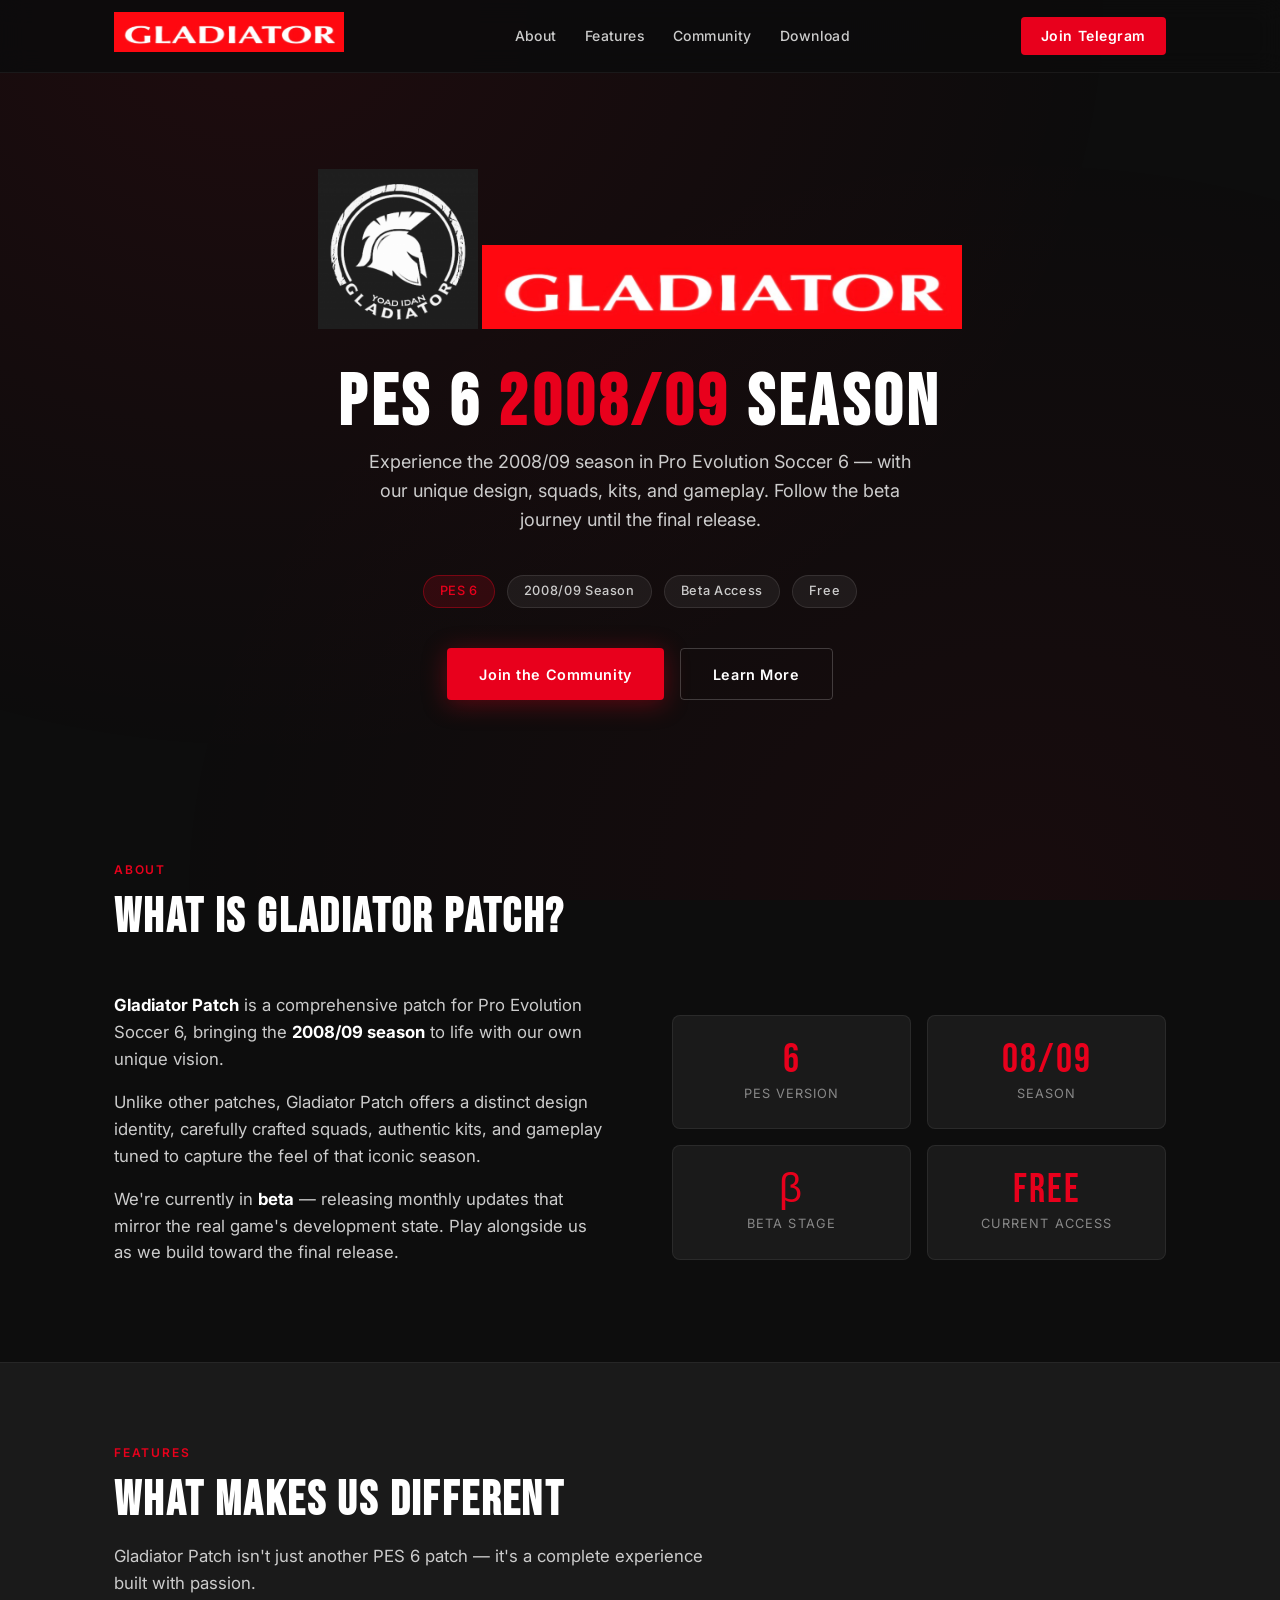
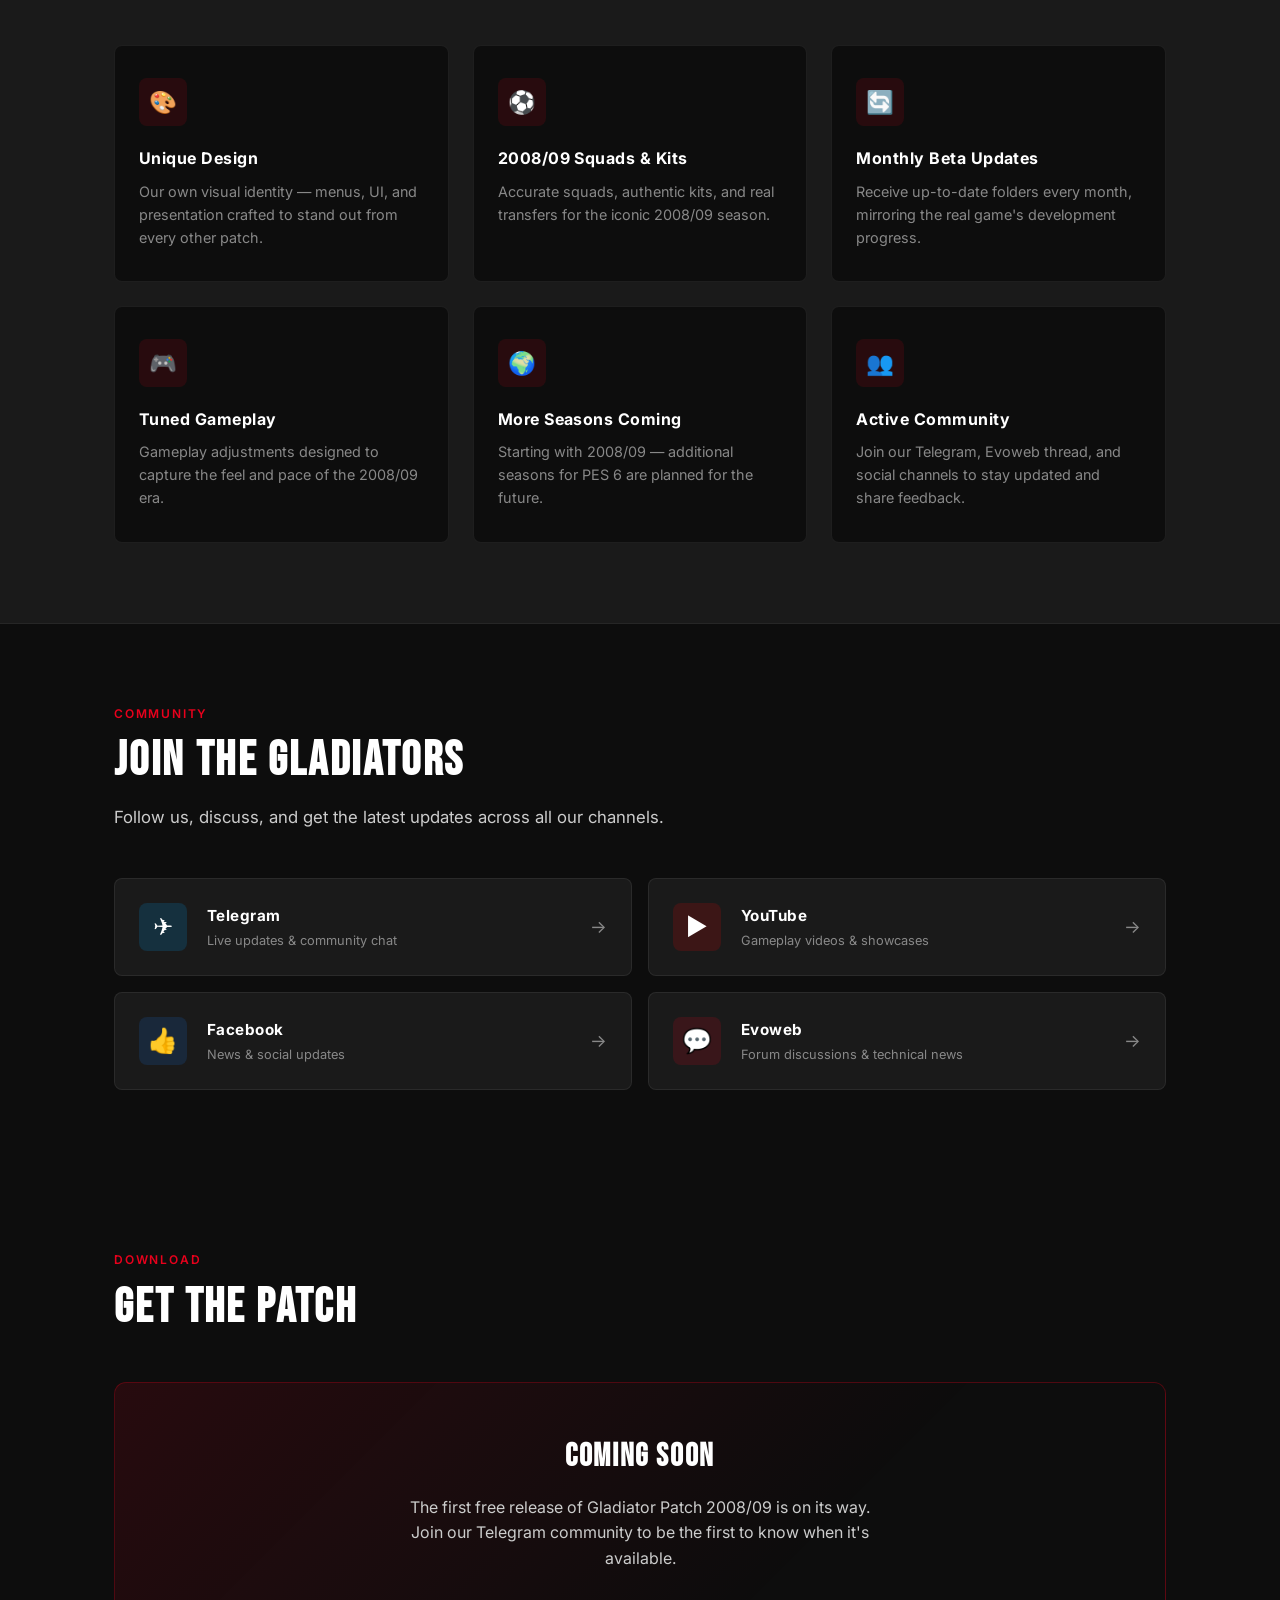
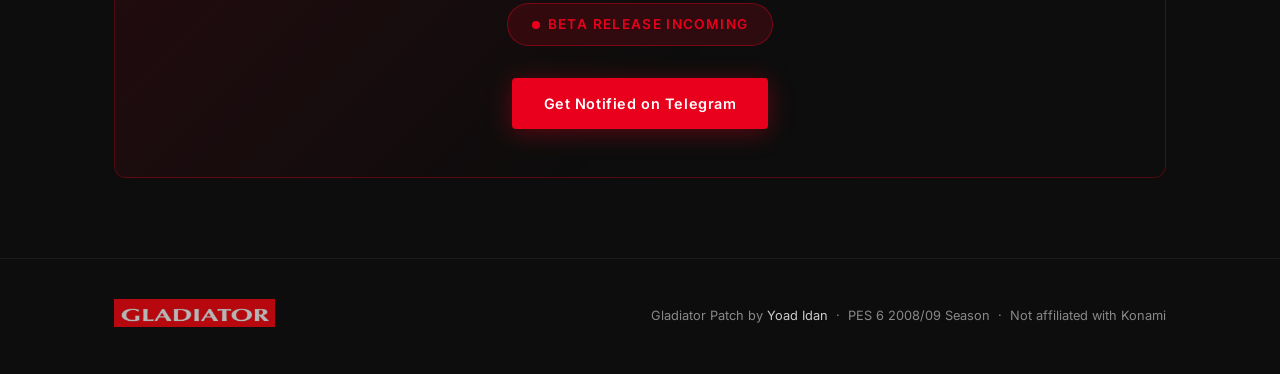
==== index.html @ ea48aa2a "Initial landing page" ====
<!DOCTYPE html>
<html lang="en">
<head>
  <meta charset="UTF-8" />
  <meta name="viewport" content="width=device-width, initial-scale=1.0" />
  <title>Gladiator Patch — PES 6 2008/09 Season</title>
  <meta name="description" content="Gladiator Patch for PES 6 — Experience the 2008/09 season with our unique design, squads, kits, and gameplay. Follow the beta journey until the final release." />
  <meta name="keywords" content="PES 6, Gladiator Patch, Pro Evolution Soccer, 2008/09 season, football patch, PES patch" />
  <meta property="og:title" content="Gladiator Patch — PES 6 2008/09 Season" />
  <meta property="og:description" content="Experience the 2008/09 season in PES 6. Unique design, squads, kits, and gameplay — follow the beta journey." />
  <meta property="og:image" content="assets/logo-badge.png" />
  <meta property="og:type" content="website" />
  <link rel="icon" type="image/png" href="assets/logo-badge.png" />
  <link rel="preconnect" href="https://fonts.googleapis.com" />
  <link rel="preconnect" href="https://fonts.gstatic.com" crossorigin />
  <link href="https://fonts.googleapis.com/css2?family=Bebas+Neue&family=Inter:wght@400;500;600;700&display=swap" rel="stylesheet" />
  <link rel="stylesheet" href="css/style.css" />
</head>
<body>

  <!-- Header -->
  <header>
    <nav class="nav">
      <a href="#" class="nav-logo">
        <img src="assets/logo-banner.png" alt="Gladiator Patch" />
      </a>
      <ul class="nav-links">
        <li><a href="#about">About</a></li>
        <li><a href="#features">Features</a></li>
        <li><a href="#community">Community</a></li>
        <li><a href="#download">Download</a></li>
      </ul>
      <a href="https://t.me/GladiatorPatch" class="nav-cta" target="_blank" rel="noopener">Join Telegram</a>
    </nav>
  </header>

  <!-- Hero -->
  <section class="hero">
    <div class="container">
      <img src="assets/logo-badge.png" alt="Gladiator Patch Logo" class="hero-badge" />
      <img src="assets/logo-banner.png" alt="Gladiator Patch" class="hero-banner" />
      <h1>PES 6 <span>2008/09</span> SEASON</h1>
      <p class="hero-subtitle">
        Experience the 2008/09 season in Pro Evolution Soccer 6 — with our unique design,
        squads, kits, and gameplay. Follow the beta journey until the final release.
      </p>
      <div class="hero-tags">
        <span class="tag red">PES 6</span>
        <span class="tag">2008/09 Season</span>
        <span class="tag">Beta Access</span>
        <span class="tag">Free</span>
      </div>
      <div class="hero-buttons">
        <a href="https://t.me/GladiatorPatch" class="btn btn-primary" target="_blank" rel="noopener">
          Join the Community
        </a>
        <a href="#about" class="btn btn-secondary">Learn More</a>
      </div>
    </div>
  </section>

  <!-- About -->
  <section id="about">
    <div class="container">
      <p class="section-label">About</p>
      <h2 class="section-title">WHAT IS GLADIATOR PATCH?</h2>
      <div class="about-grid">
        <div class="about-text">
          <p>
            <strong>Gladiator Patch</strong> is a comprehensive patch for Pro Evolution Soccer 6,
            bringing the <strong>2008/09 season</strong> to life with our own unique vision.
          </p>
          <p>
            Unlike other patches, Gladiator Patch offers a distinct design identity, carefully
            crafted squads, authentic kits, and gameplay tuned to capture the feel of that iconic season.
          </p>
          <p>
            We're currently in <strong>beta</strong> — releasing monthly updates that mirror the
            real game's development state. Play alongside us as we build toward the final release.
          </p>
        </div>
        <div class="about-stats">
          <div class="stat-card">
            <div class="stat-value">6</div>
            <div class="stat-label">PES Version</div>
          </div>
          <div class="stat-card">
            <div class="stat-value">08/09</div>
            <div class="stat-label">Season</div>
          </div>
          <div class="stat-card">
            <div class="stat-value">β</div>
            <div class="stat-label">Beta Stage</div>
          </div>
          <div class="stat-card">
            <div class="stat-value">FREE</div>
            <div class="stat-label">Current Access</div>
          </div>
        </div>
      </div>
    </div>
  </section>

  <!-- Features -->
  <section id="features" class="features">
    <div class="container">
      <p class="section-label">Features</p>
      <h2 class="section-title">WHAT MAKES US DIFFERENT</h2>
      <p class="section-desc">Gladiator Patch isn't just another PES 6 patch — it's a complete experience built with passion.</p>
      <div class="features-grid">
        <div class="feature-card">
          <div class="feature-icon">🎨</div>
          <h3>Unique Design</h3>
          <p>Our own visual identity — menus, UI, and presentation crafted to stand out from every other patch.</p>
        </div>
        <div class="feature-card">
          <div class="feature-icon">⚽</div>
          <h3>2008/09 Squads & Kits</h3>
          <p>Accurate squads, authentic kits, and real transfers for the iconic 2008/09 season.</p>
        </div>
        <div class="feature-card">
          <div class="feature-icon">🔄</div>
          <h3>Monthly Beta Updates</h3>
          <p>Receive up-to-date folders every month, mirroring the real game's development progress.</p>
        </div>
        <div class="feature-card">
          <div class="feature-icon">🎮</div>
          <h3>Tuned Gameplay</h3>
          <p>Gameplay adjustments designed to capture the feel and pace of the 2008/09 era.</p>
        </div>
        <div class="feature-card">
          <div class="feature-icon">🌍</div>
          <h3>More Seasons Coming</h3>
          <p>Starting with 2008/09 — additional seasons for PES 6 are planned for the future.</p>
        </div>
        <div class="feature-card">
          <div class="feature-icon">👥</div>
          <h3>Active Community</h3>
          <p>Join our Telegram, Evoweb thread, and social channels to stay updated and share feedback.</p>
        </div>
      </div>
    </div>
  </section>

  <!-- Community -->
  <section id="community">
    <div class="container">
      <p class="section-label">Community</p>
      <h2 class="section-title">JOIN THE GLADIATORS</h2>
      <p class="section-desc">Follow us, discuss, and get the latest updates across all our channels.</p>
      <div class="community-grid">
        <a href="https://t.me/GladiatorPatch" class="community-card" target="_blank" rel="noopener">
          <div class="community-icon telegram">✈️</div>
          <div>
            <h3>Telegram</h3>
            <p>Live updates & community chat</p>
          </div>
          <span class="community-arrow">→</span>
        </a>
        <a href="https://www.youtube.com/channel/UCMApDrHoBN6MyuhTaV2KQHA" class="community-card" target="_blank" rel="noopener">
          <div class="community-icon youtube">▶️</div>
          <div>
            <h3>YouTube</h3>
            <p>Gameplay videos & showcases</p>
          </div>
          <span class="community-arrow">→</span>
        </a>
        <a href="https://www.facebook.com/gladiatorpatch/" class="community-card" target="_blank" rel="noopener">
          <div class="community-icon facebook">👍</div>
          <div>
            <h3>Facebook</h3>
            <p>News & social updates</p>
          </div>
          <span class="community-arrow">→</span>
        </a>
        <a href="https://evoweb.uk/threads/pes-6-gladiator-patch-2008-09-season-the-final-chapter-coming-soon.89756/" class="community-card" target="_blank" rel="noopener">
          <div class="community-icon evoweb">💬</div>
          <div>
            <h3>Evoweb</h3>
            <p>Forum discussions & technical news</p>
          </div>
          <span class="community-arrow">→</span>
        </a>
      </div>
    </div>
  </section>

  <!-- Download -->
  <section id="download">
    <div class="container">
      <p class="section-label">Download</p>
      <h2 class="section-title">GET THE PATCH</h2>
      <div class="download-box">
        <h3>COMING SOON</h3>
        <p>
          The first free release of Gladiator Patch 2008/09 is on its way.
          Join our Telegram community to be the first to know when it's available.
        </p>
        <span class="coming-soon-badge">BETA RELEASE INCOMING</span>
        <div style="margin-top: 2rem;">
          <a href="https://t.me/GladiatorPatch" class="btn btn-primary" target="_blank" rel="noopener">
            Get Notified on Telegram
          </a>
        </div>
      </div>
    </div>
  </section>

  <!-- Footer -->
  <footer>
    <div class="container footer-inner">
      <a href="#" class="footer-logo">
        <img src="assets/logo-banner.png" alt="Gladiator Patch" />
      </a>
      <p class="footer-text">
        Gladiator Patch by <a href="https://t.me/GladiatorPatch" target="_blank" rel="noopener">Yoad Idan</a>
        &nbsp;·&nbsp; PES 6 2008/09 Season &nbsp;·&nbsp; Not affiliated with Konami
      </p>
    </div>
  </footer>

</body>
</html>
---- css/style.css ----
/* Gladiator Patch — Landing Page */

:root {
  --red: #e8001c;
  --red-dark: #b80016;
  --red-glow: rgba(232, 0, 28, 0.35);
  --black: #0d0d0d;
  --black-soft: #1a1a1a;
  --gray: #888;
  --gray-light: #ccc;
  --white: #ffffff;
  --font-display: "Bebas Neue", sans-serif;
  --font-body: "Inter", system-ui, sans-serif;
}

*,
*::before,
*::after {
  box-sizing: border-box;
  margin: 0;
  padding: 0;
}

html {
  scroll-behavior: smooth;
}

body {
  font-family: var(--font-body);
  background: var(--black);
  color: var(--white);
  line-height: 1.6;
  overflow-x: hidden;
}

/* ── Background texture ── */
body::before {
  content: "";
  position: fixed;
  inset: 0;
  background:
    radial-gradient(ellipse at 20% 0%, rgba(232, 0, 28, 0.08) 0%, transparent 60%),
    radial-gradient(ellipse at 80% 100%, rgba(232, 0, 28, 0.05) 0%, transparent 60%);
  pointer-events: none;
  z-index: 0;
}

/* ── Layout ── */
.container {
  max-width: 1100px;
  margin: 0 auto;
  padding: 0 1.5rem;
}

section {
  padding: 5rem 0;
  position: relative;
  z-index: 1;
}

/* ── Header ── */
header {
  position: sticky;
  top: 0;
  z-index: 100;
  background: rgba(13, 13, 13, 0.92);
  backdrop-filter: blur(12px);
  border-bottom: 1px solid rgba(255, 255, 255, 0.06);
}

.nav {
  display: flex;
  align-items: center;
  justify-content: space-between;
  padding: 0.75rem 1.5rem;
  max-width: 1100px;
  margin: 0 auto;
}

.nav-logo img {
  height: 40px;
  width: auto;
}

.nav-links {
  display: flex;
  gap: 1.75rem;
  list-style: none;
}

.nav-links a {
  color: var(--gray-light);
  text-decoration: none;
  font-size: 0.875rem;
  font-weight: 500;
  letter-spacing: 0.03em;
  transition: color 0.2s;
}

.nav-links a:hover {
  color: var(--red);
}

.nav-cta {
  background: var(--red);
  color: var(--white);
  padding: 0.5rem 1.25rem;
  border-radius: 4px;
  text-decoration: none;
  font-size: 0.875rem;
  font-weight: 600;
  letter-spacing: 0.04em;
  transition: background 0.2s, transform 0.15s;
}

.nav-cta:hover {
  background: var(--red-dark);
  transform: translateY(-1px);
}

/* ── Hero ── */
.hero {
  padding: 6rem 0 5rem;
  text-align: center;
}

.hero-badge {
  width: 160px;
  height: 160px;
  margin: 0 auto 2rem;
  animation: float 4s ease-in-out infinite;
}

@keyframes float {
  0%, 100% { transform: translateY(0); }
  50% { transform: translateY(-8px); }
}

.hero-banner {
  max-width: 480px;
  width: 100%;
  margin: 0 auto 2rem;
}

.hero h1 {
  font-family: var(--font-display);
  font-size: clamp(2.5rem, 6vw, 4.5rem);
  letter-spacing: 0.06em;
  line-height: 1;
  margin-bottom: 0.5rem;
}

.hero h1 span {
  color: var(--red);
}

.hero-subtitle {
  font-size: 1.125rem;
  color: var(--gray-light);
  max-width: 560px;
  margin: 0 auto 2.5rem;
}

.hero-tags {
  display: flex;
  flex-wrap: wrap;
  gap: 0.75rem;
  justify-content: center;
  margin-bottom: 2.5rem;
}

.tag {
  background: rgba(255, 255, 255, 0.06);
  border: 1px solid rgba(255, 255, 255, 0.1);
  padding: 0.35rem 1rem;
  border-radius: 100px;
  font-size: 0.8rem;
  font-weight: 500;
  letter-spacing: 0.05em;
  color: var(--gray-light);
}

.tag.red {
  background: rgba(232, 0, 28, 0.15);
  border-color: rgba(232, 0, 28, 0.4);
  color: var(--red);
}

.hero-buttons {
  display: flex;
  gap: 1rem;
  justify-content: center;
  flex-wrap: wrap;
}

.btn {
  display: inline-flex;
  align-items: center;
  gap: 0.5rem;
  padding: 0.85rem 2rem;
  border-radius: 4px;
  font-size: 0.9rem;
  font-weight: 600;
  letter-spacing: 0.04em;
  text-decoration: none;
  transition: all 0.2s;
  cursor: pointer;
  border: none;
}

.btn-primary {
  background: var(--red);
  color: var(--white);
  box-shadow: 0 4px 24px var(--red-glow);
}

.btn-primary:hover {
  background: var(--red-dark);
  transform: translateY(-2px);
  box-shadow: 0 8px 32px var(--red-glow);
}

.btn-secondary {
  background: transparent;
  color: var(--white);
  border: 1px solid rgba(255, 255, 255, 0.2);
}

.btn-secondary:hover {
  border-color: var(--red);
  color: var(--red);
}

/* ── Section titles ── */
.section-label {
  font-size: 0.75rem;
  font-weight: 600;
  letter-spacing: 0.15em;
  text-transform: uppercase;
  color: var(--red);
  margin-bottom: 0.75rem;
}

.section-title {
  font-family: var(--font-display);
  font-size: clamp(2rem, 4vw, 3rem);
  letter-spacing: 0.05em;
  line-height: 1.1;
  margin-bottom: 1rem;
}

.section-desc {
  color: var(--gray-light);
  max-width: 600px;
  font-size: 1.05rem;
}

/* ── About ── */
.about-grid {
  display: grid;
  grid-template-columns: 1fr 1fr;
  gap: 4rem;
  align-items: center;
  margin-top: 3rem;
}

.about-text p {
  color: var(--gray-light);
  margin-bottom: 1rem;
  font-size: 1.05rem;
}

.about-text p strong {
  color: var(--white);
}

.about-stats {
  display: grid;
  grid-template-columns: 1fr 1fr;
  gap: 1rem;
}

.stat-card {
  background: var(--black-soft);
  border: 1px solid rgba(255, 255, 255, 0.07);
  border-radius: 8px;
  padding: 1.5rem;
  text-align: center;
  transition: border-color 0.2s;
}

.stat-card:hover {
  border-color: rgba(232, 0, 28, 0.4);
}

.stat-card .stat-value {
  font-family: var(--font-display);
  font-size: 2.5rem;
  color: var(--red);
  letter-spacing: 0.05em;
  line-height: 1;
}

.stat-card .stat-label {
  font-size: 0.8rem;
  color: var(--gray);
  letter-spacing: 0.08em;
  text-transform: uppercase;
  margin-top: 0.25rem;
}

/* ── Features ── */
.features {
  background: var(--black-soft);
  border-top: 1px solid rgba(255, 255, 255, 0.05);
  border-bottom: 1px solid rgba(255, 255, 255, 0.05);
}

.features-grid {
  display: grid;
  grid-template-columns: repeat(3, 1fr);
  gap: 1.5rem;
  margin-top: 3rem;
}

.feature-card {
  background: var(--black);
  border: 1px solid rgba(255, 255, 255, 0.07);
  border-radius: 8px;
  padding: 2rem 1.5rem;
  transition: border-color 0.2s, transform 0.2s;
}

.feature-card:hover {
  border-color: rgba(232, 0, 28, 0.4);
  transform: translateY(-3px);
}

.feature-icon {
  width: 48px;
  height: 48px;
  background: rgba(232, 0, 28, 0.12);
  border-radius: 8px;
  display: flex;
  align-items: center;
  justify-content: center;
  margin-bottom: 1.25rem;
  font-size: 1.4rem;
}

.feature-card h3 {
  font-size: 1rem;
  font-weight: 700;
  letter-spacing: 0.03em;
  margin-bottom: 0.5rem;
}

.feature-card p {
  font-size: 0.9rem;
  color: var(--gray);
  line-height: 1.6;
}

/* ── Community ── */
.community-grid {
  display: grid;
  grid-template-columns: repeat(2, 1fr);
  gap: 1rem;
  margin-top: 3rem;
}

.community-card {
  display: flex;
  align-items: center;
  gap: 1.25rem;
  background: var(--black-soft);
  border: 1px solid rgba(255, 255, 255, 0.07);
  border-radius: 8px;
  padding: 1.5rem;
  text-decoration: none;
  color: var(--white);
  transition: all 0.2s;
}

.community-card:hover {
  border-color: rgba(232, 0, 28, 0.5);
  background: rgba(232, 0, 28, 0.05);
  transform: translateX(4px);
}

.community-icon {
  width: 48px;
  height: 48px;
  border-radius: 8px;
  display: flex;
  align-items: center;
  justify-content: center;
  font-size: 1.5rem;
  flex-shrink: 0;
}

.community-icon.telegram { background: rgba(0, 136, 204, 0.2); }
.community-icon.youtube { background: rgba(255, 0, 0, 0.15); }
.community-icon.facebook { background: rgba(24, 119, 242, 0.15); }
.community-icon.evoweb { background: rgba(232, 0, 28, 0.15); }

.community-card h3 {
  font-size: 0.95rem;
  font-weight: 700;
  letter-spacing: 0.03em;
}

.community-card p {
  font-size: 0.8rem;
  color: var(--gray);
  margin-top: 0.15rem;
}

.community-arrow {
  margin-left: auto;
  color: var(--gray);
  font-size: 1.1rem;
  transition: color 0.2s, transform 0.2s;
}

.community-card:hover .community-arrow {
  color: var(--red);
  transform: translateX(4px);
}

/* ── Download ── */
.download-box {
  background: linear-gradient(135deg, rgba(232, 0, 28, 0.12) 0%, rgba(13, 13, 13, 0) 60%);
  border: 1px solid rgba(232, 0, 28, 0.3);
  border-radius: 12px;
  padding: 3rem;
  text-align: center;
  margin-top: 3rem;
}

.download-box h3 {
  font-family: var(--font-display);
  font-size: 2rem;
  letter-spacing: 0.05em;
  margin-bottom: 0.75rem;
}

.download-box p {
  color: var(--gray-light);
  margin-bottom: 2rem;
  max-width: 480px;
  margin-left: auto;
  margin-right: auto;
}

.coming-soon-badge {
  display: inline-flex;
  align-items: center;
  gap: 0.5rem;
  background: rgba(232, 0, 28, 0.15);
  border: 1px solid rgba(232, 0, 28, 0.4);
  color: var(--red);
  padding: 0.6rem 1.5rem;
  border-radius: 100px;
  font-size: 0.85rem;
  font-weight: 600;
  letter-spacing: 0.1em;
}

.coming-soon-badge::before {
  content: "";
  width: 8px;
  height: 8px;
  background: var(--red);
  border-radius: 50%;
  animation: pulse 1.5s ease-in-out infinite;
}

@keyframes pulse {
  0%, 100% { opacity: 1; transform: scale(1); }
  50% { opacity: 0.5; transform: scale(0.8); }
}

/* ── Footer ── */
footer {
  border-top: 1px solid rgba(255, 255, 255, 0.06);
  padding: 2.5rem 0;
  position: relative;
  z-index: 1;
}

.footer-inner {
  display: flex;
  align-items: center;
  justify-content: space-between;
  flex-wrap: wrap;
  gap: 1rem;
}

.footer-logo img {
  height: 28px;
  opacity: 0.7;
}

.footer-text {
  font-size: 0.8rem;
  color: var(--gray);
}

.footer-text a {
  color: var(--gray-light);
  text-decoration: none;
}

.footer-text a:hover {
  color: var(--red);
}

/* ── Responsive ── */
@media (max-width: 768px) {
  .nav-links {
    display: none;
  }

  .about-grid {
    grid-template-columns: 1fr;
    gap: 2rem;
  }

  .features-grid {
    grid-template-columns: 1fr;
  }

  .community-grid {
    grid-template-columns: 1fr;
  }

  .about-stats {
    grid-template-columns: 1fr 1fr;
  }

  section {
    padding: 3.5rem 0;
  }
}
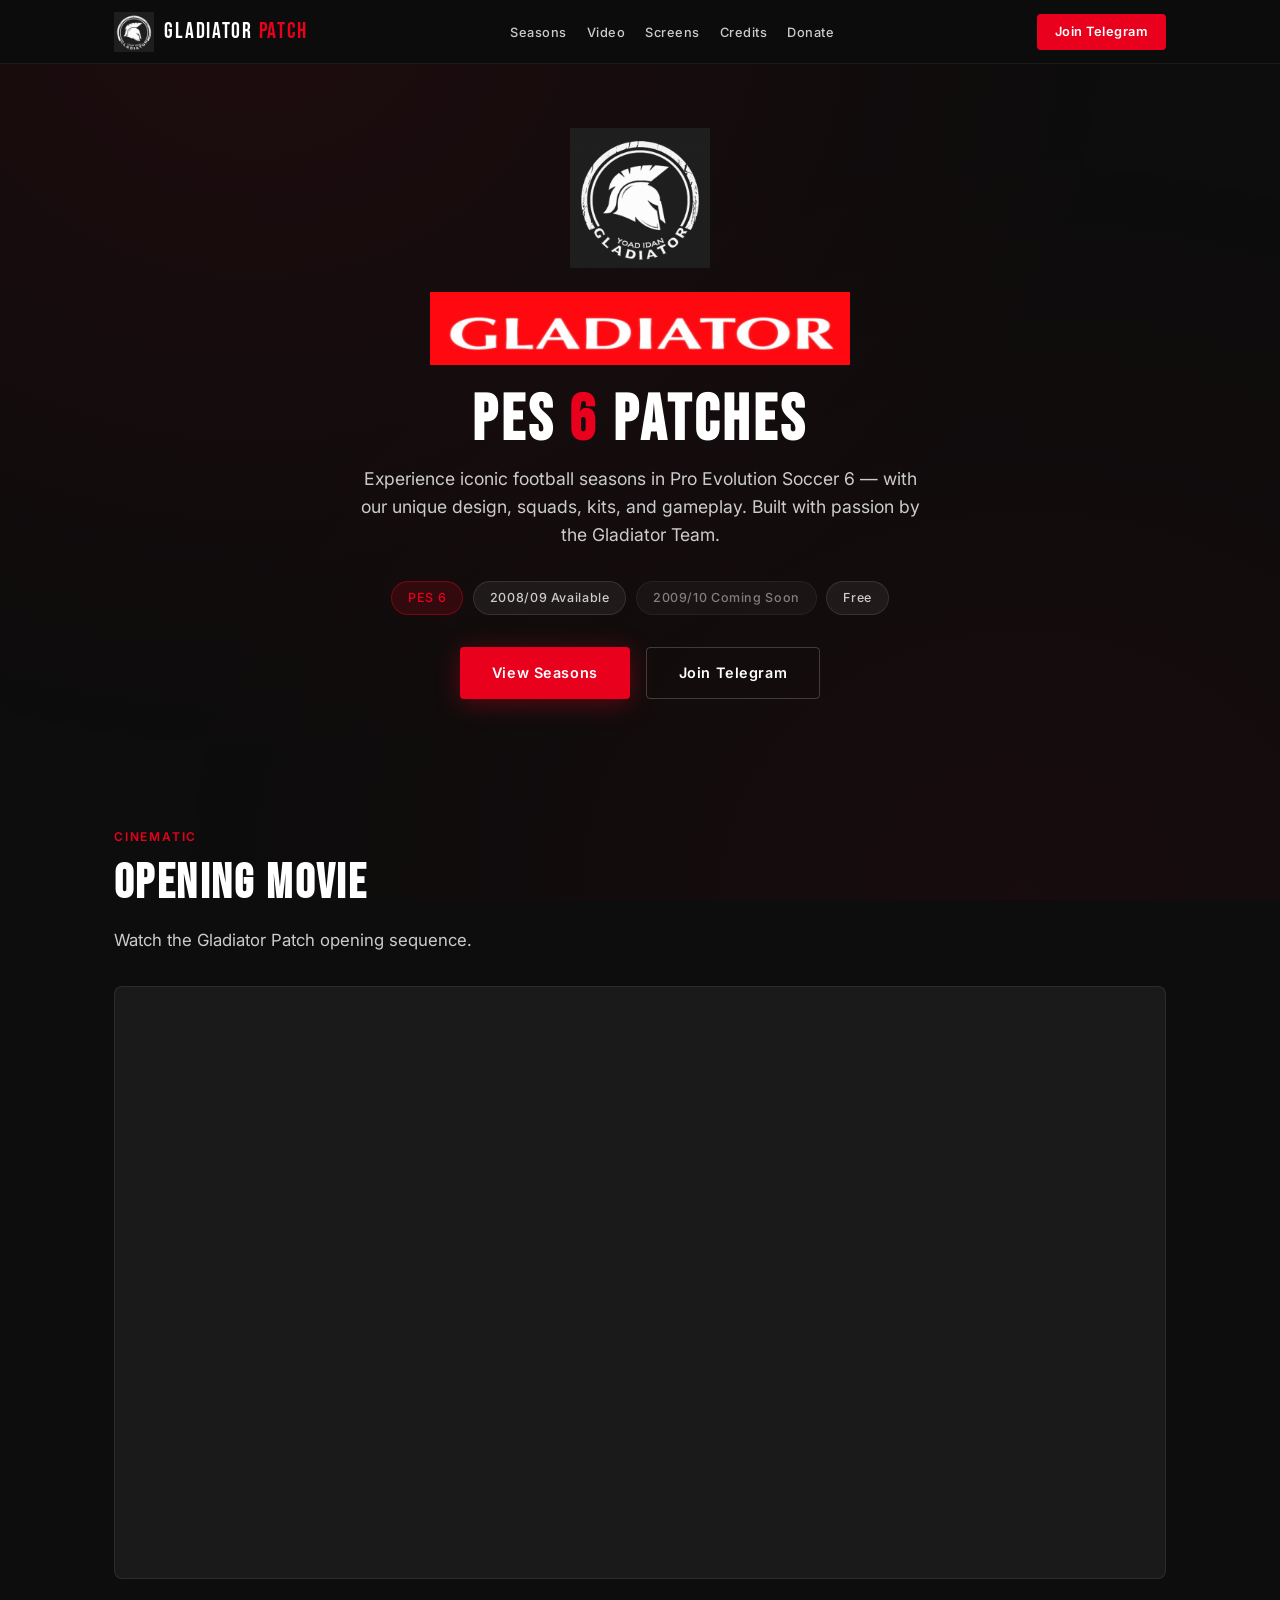
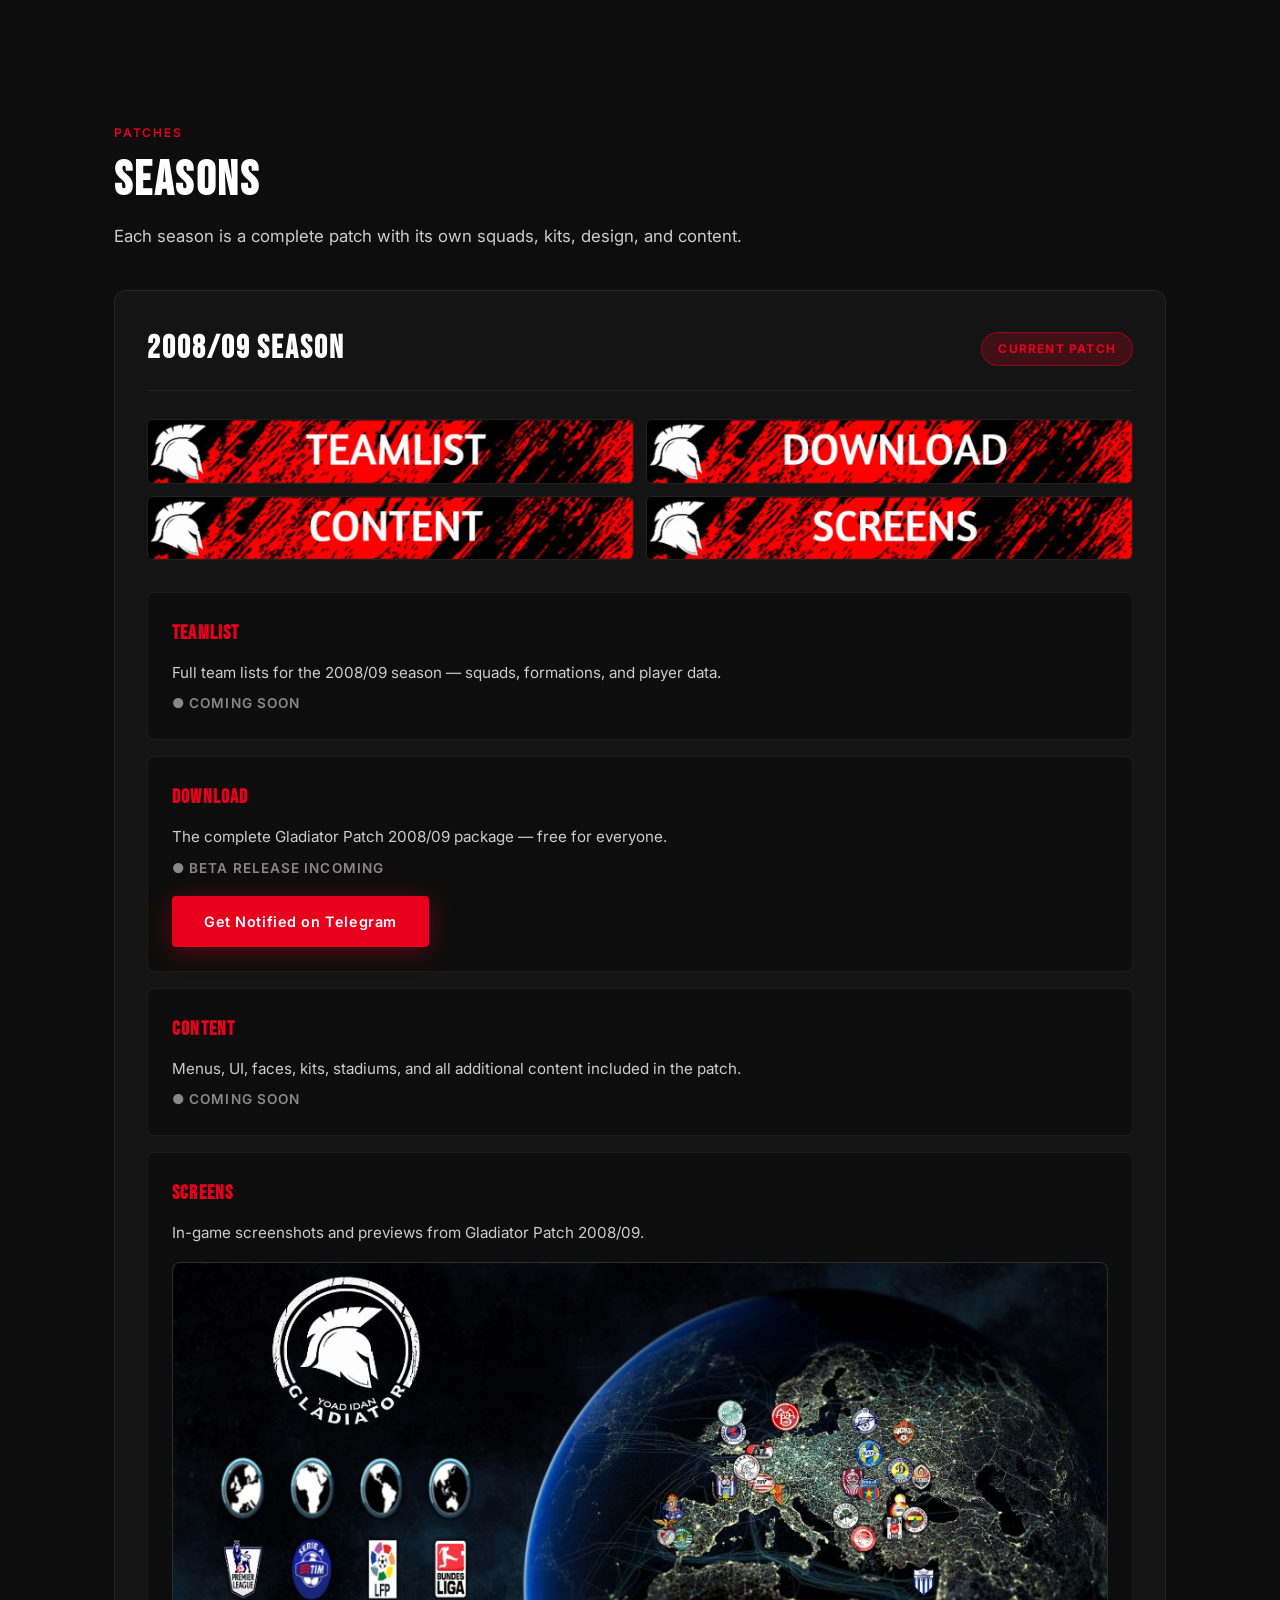
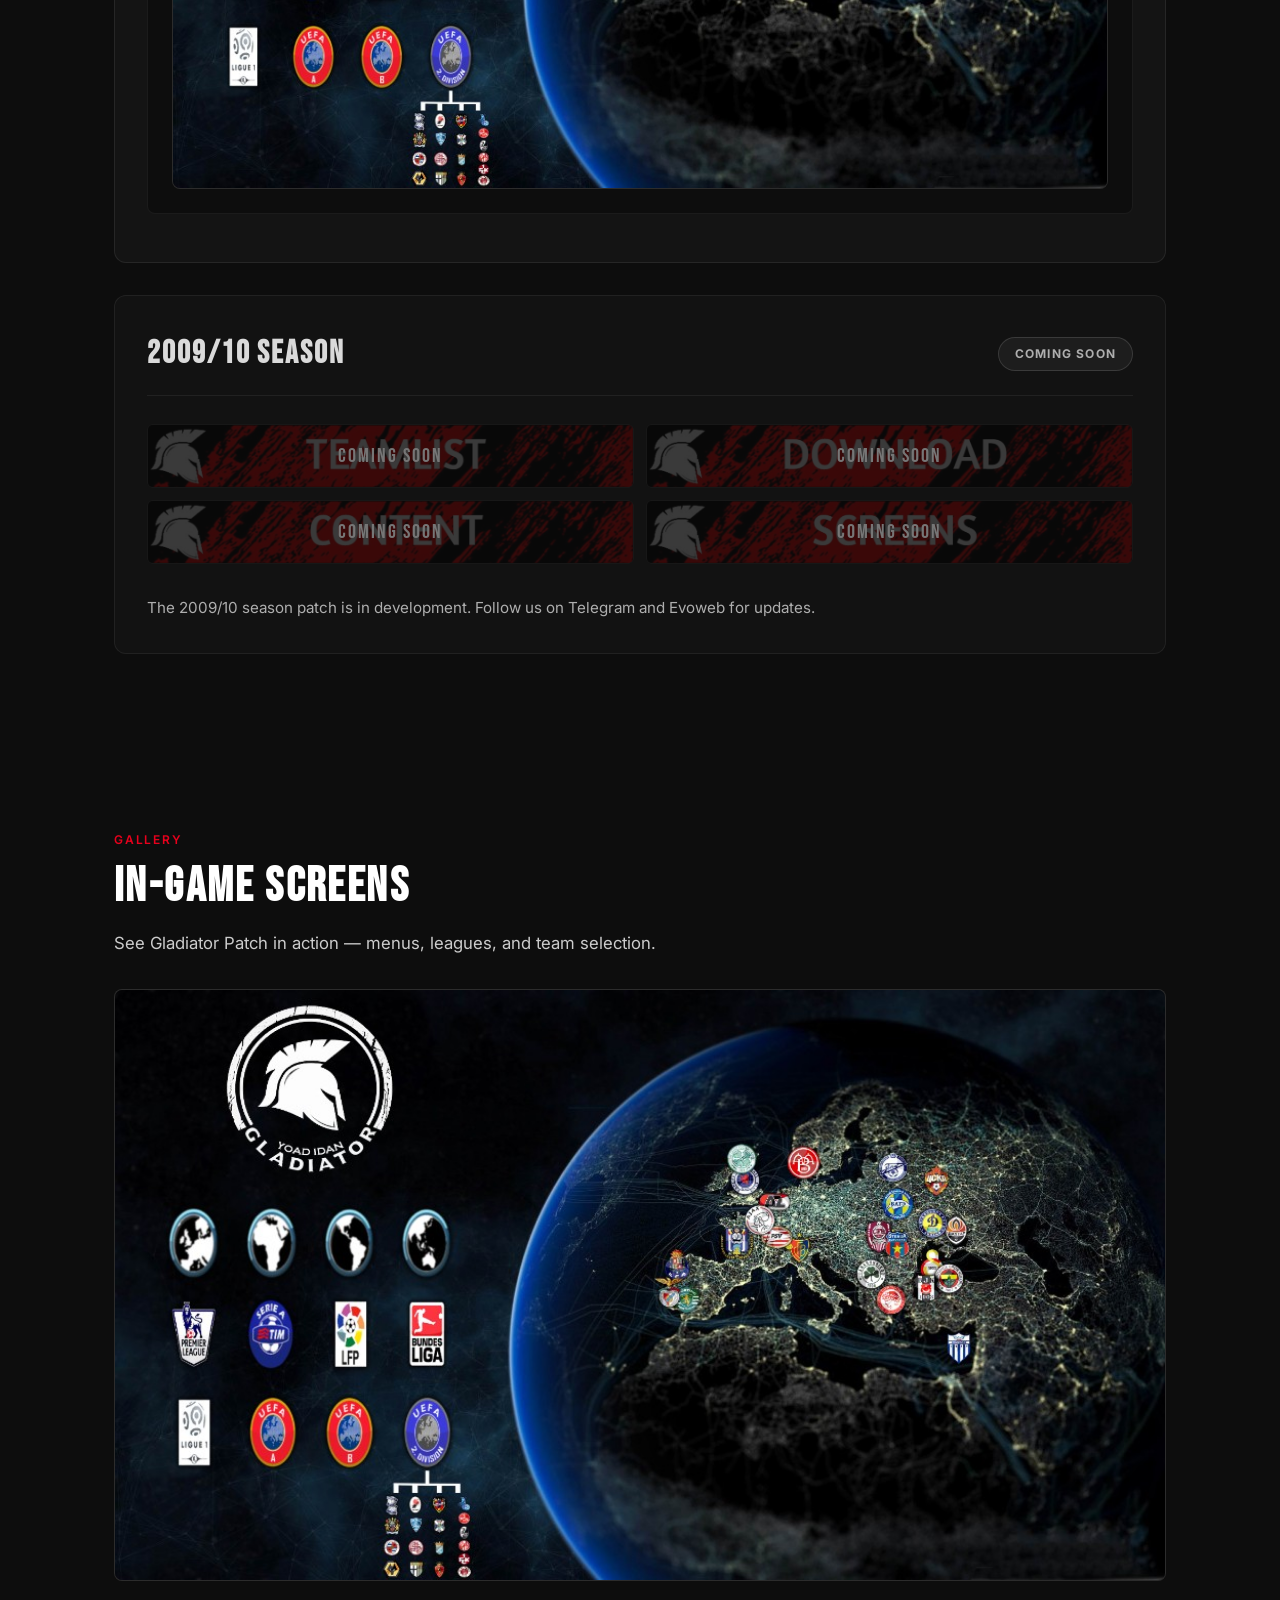
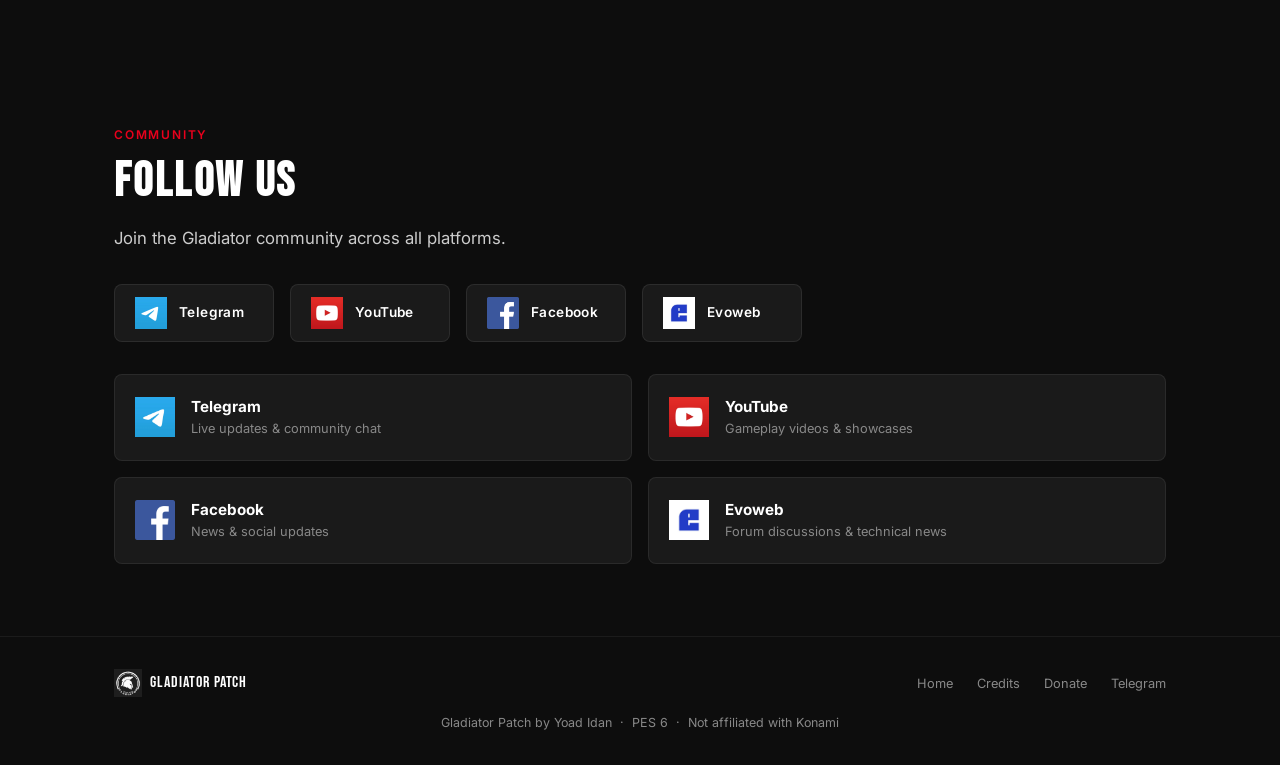
==== commit 8dab8357: "Major site update: seasons, video, credits, donate" ====
--- a/index.html
+++ b/index.html
@@ -3,13 +3,11 @@
 <head>
   <meta charset="UTF-8" />
   <meta name="viewport" content="width=device-width, initial-scale=1.0" />
-  <title>Gladiator Patch — PES 6 2008/09 Season</title>
-  <meta name="description" content="Gladiator Patch for PES 6 — Experience the 2008/09 season with our unique design, squads, kits, and gameplay. Follow the beta journey until the final release." />
-  <meta name="keywords" content="PES 6, Gladiator Patch, Pro Evolution Soccer, 2008/09 season, football patch, PES patch" />
-  <meta property="og:title" content="Gladiator Patch — PES 6 2008/09 Season" />
-  <meta property="og:description" content="Experience the 2008/09 season in PES 6. Unique design, squads, kits, and gameplay — follow the beta journey." />
+  <title>Gladiator Patch — PES 6 Patches</title>
+  <meta name="description" content="Gladiator Patch for PES 6 — 2008/09 and 2009/10 seasons. Unique design, squads, kits, and gameplay. Free download." />
+  <meta property="og:title" content="Gladiator Patch — PES 6" />
+  <meta property="og:description" content="The best PES 6 patches — 2008/09 season available, 2009/10 coming soon." />
   <meta property="og:image" content="assets/logo-badge.png" />
-  <meta property="og:type" content="website" />
   <link rel="icon" type="image/png" href="assets/logo-badge.png" />
   <link rel="preconnect" href="https://fonts.googleapis.com" />
   <link rel="preconnect" href="https://fonts.gstatic.com" crossorigin />
@@ -18,17 +16,18 @@
 </head>
 <body>
 
-  <!-- Header -->
   <header>
     <nav class="nav">
-      <a href="#" class="nav-logo">
-        <img src="assets/logo-banner.png" alt="Gladiator Patch" />
+      <a href="index.html" class="nav-brand">
+        <img src="assets/logo-badge.png" alt="Gladiator Patch" class="nav-brand-badge img-sharp" width="40" height="40" />
+        <span class="nav-brand-text">GLADIATOR <span>PATCH</span></span>
       </a>
       <ul class="nav-links">
-        <li><a href="#about">About</a></li>
-        <li><a href="#features">Features</a></li>
-        <li><a href="#community">Community</a></li>
-        <li><a href="#download">Download</a></li>
+        <li><a href="#seasons">Seasons</a></li>
+        <li><a href="#video">Video</a></li>
+        <li><a href="#screens">Screens</a></li>
+        <li><a href="credits.html">Credits</a></li>
+        <li><a href="donate.html">Donate</a></li>
       </ul>
       <a href="https://t.me/GladiatorPatch" class="nav-cta" target="_blank" rel="noopener">Join Telegram</a>
     </nav>
@@ -37,106 +36,144 @@
   <!-- Hero -->
   <section class="hero">
     <div class="container">
-      <img src="assets/logo-badge.png" alt="Gladiator Patch Logo" class="hero-badge" />
-      <img src="assets/logo-banner.png" alt="Gladiator Patch" class="hero-banner" />
-      <h1>PES 6 <span>2008/09</span> SEASON</h1>
+      <img src="assets/logo-badge.png" alt="Gladiator Patch" class="hero-badge img-sharp" width="140" height="140" />
+      <img src="assets/logo-banner.png" alt="Gladiator Patch" class="hero-banner img-sharp" width="420" height="auto" />
+      <h1>PES <span>6</span> PATCHES</h1>
       <p class="hero-subtitle">
-        Experience the 2008/09 season in Pro Evolution Soccer 6 — with our unique design,
-        squads, kits, and gameplay. Follow the beta journey until the final release.
+        Experience iconic football seasons in Pro Evolution Soccer 6 — with our unique design,
+        squads, kits, and gameplay. Built with passion by the Gladiator Team.
       </p>
       <div class="hero-tags">
         <span class="tag red">PES 6</span>
-        <span class="tag">2008/09 Season</span>
-        <span class="tag">Beta Access</span>
+        <span class="tag">2008/09 Available</span>
+        <span class="tag muted">2009/10 Coming Soon</span>
         <span class="tag">Free</span>
       </div>
       <div class="hero-buttons">
-        <a href="https://t.me/GladiatorPatch" class="btn btn-primary" target="_blank" rel="noopener">
-          Join the Community
-        </a>
-        <a href="#about" class="btn btn-secondary">Learn More</a>
-      </div>
-    </div>
-  </section>
-
-  <!-- About -->
-  <section id="about">
-    <div class="container">
-      <p class="section-label">About</p>
-      <h2 class="section-title">WHAT IS GLADIATOR PATCH?</h2>
-      <div class="about-grid">
-        <div class="about-text">
-          <p>
-            <strong>Gladiator Patch</strong> is a comprehensive patch for Pro Evolution Soccer 6,
-            bringing the <strong>2008/09 season</strong> to life with our own unique vision.
-          </p>
-          <p>
-            Unlike other patches, Gladiator Patch offers a distinct design identity, carefully
-            crafted squads, authentic kits, and gameplay tuned to capture the feel of that iconic season.
-          </p>
-          <p>
-            We're currently in <strong>beta</strong> — releasing monthly updates that mirror the
-            real game's development state. Play alongside us as we build toward the final release.
+        <a href="#seasons" class="btn btn-primary">View Seasons</a>
+        <a href="https://t.me/GladiatorPatch" class="btn btn-secondary" target="_blank" rel="noopener">Join Telegram</a>
+      </div>
+    </div>
+  </section>
+
+  <!-- Opening Video -->
+  <section id="video">
+    <div class="container">
+      <p class="section-label">Cinematic</p>
+      <h2 class="section-title">OPENING MOVIE</h2>
+      <p class="section-desc">Watch the Gladiator Patch opening sequence.</p>
+      <div class="video-wrap" style="margin-top: 2rem;">
+        <iframe
+          src="https://www.youtube.com/embed/dEfhffebiJs?start=806"
+          title="Gladiator Patch Opening Movie"
+          allow="accelerometer; autoplay; clipboard-write; encrypted-media; gyroscope; picture-in-picture"
+          allowfullscreen
+        ></iframe>
+      </div>
+    </div>
+  </section>
+
+  <!-- Seasons -->
+  <section id="seasons">
+    <div class="container">
+      <p class="section-label">Patches</p>
+      <h2 class="section-title">SEASONS</h2>
+      <p class="section-desc">Each season is a complete patch with its own squads, kits, design, and content.</p>
+
+      <div class="seasons-wrap">
+
+        <!-- 2008/09 -->
+        <div class="season-card" id="season-0809">
+          <div class="season-header">
+            <h3 class="season-title">2008/09 SEASON</h3>
+            <span class="season-badge live">CURRENT PATCH</span>
+          </div>
+
+          <div class="patch-banners">
+            <a href="#0809-teamlist" class="patch-banner-link">
+              <img src="assets/banner-teamlist.png" alt="Teamlist" class="img-sharp" />
+            </a>
+            <a href="#0809-download" class="patch-banner-link">
+              <img src="assets/banner-download.png" alt="Download" class="img-sharp" />
+            </a>
+            <a href="#0809-content" class="patch-banner-link">
+              <img src="assets/banner-content.png" alt="Content" class="img-sharp" />
+            </a>
+            <a href="#0809-screens" class="patch-banner-link">
+              <img src="assets/banner-screens.png" alt="Screens" class="img-sharp" />
+            </a>
+          </div>
+
+          <div class="patch-panel" id="0809-teamlist">
+            <h4>TEAMLIST</h4>
+            <p>Full team lists for the 2008/09 season — squads, formations, and player data.</p>
+            <span class="coming-soon-inline">● COMING SOON</span>
+          </div>
+
+          <div class="patch-panel" id="0809-download">
+            <h4>DOWNLOAD</h4>
+            <p>The complete Gladiator Patch 2008/09 package — free for everyone.</p>
+            <span class="coming-soon-inline">● BETA RELEASE INCOMING</span>
+            <div style="margin-top: 1rem;">
+              <a href="https://t.me/GladiatorPatch" class="btn btn-primary" target="_blank" rel="noopener">Get Notified on Telegram</a>
+            </div>
+          </div>
+
+          <div class="patch-panel" id="0809-content">
+            <h4>CONTENT</h4>
+            <p>Menus, UI, faces, kits, stadiums, and all additional content included in the patch.</p>
+            <span class="coming-soon-inline">● COMING SOON</span>
+          </div>
+
+          <div class="patch-panel" id="0809-screens">
+            <h4>SCREENS</h4>
+            <p>In-game screenshots and previews from Gladiator Patch 2008/09.</p>
+            <div class="screen-shot" style="margin-top: 1rem;">
+              <img src="assets/screens-menu.png" alt="Gladiator Patch 2008/09 Menu" class="img-sharp" />
+            </div>
+          </div>
+        </div>
+
+        <!-- 2009/10 -->
+        <div class="season-card coming-soon-season" id="season-0910">
+          <div class="season-header">
+            <h3 class="season-title">2009/10 SEASON</h3>
+            <span class="season-badge soon">COMING SOON</span>
+          </div>
+
+          <div class="patch-banners">
+            <span class="patch-banner-link disabled">
+              <img src="assets/banner-teamlist.png" alt="Teamlist" class="img-sharp" />
+            </span>
+            <span class="patch-banner-link disabled">
+              <img src="assets/banner-download.png" alt="Download" class="img-sharp" />
+            </span>
+            <span class="patch-banner-link disabled">
+              <img src="assets/banner-content.png" alt="Content" class="img-sharp" />
+            </span>
+            <span class="patch-banner-link disabled">
+              <img src="assets/banner-screens.png" alt="Screens" class="img-sharp" />
+            </span>
+          </div>
+
+          <p style="color: var(--gray-light); font-size: 0.95rem;">
+            The 2009/10 season patch is in development. Follow us on Telegram and Evoweb for updates.
           </p>
         </div>
-        <div class="about-stats">
-          <div class="stat-card">
-            <div class="stat-value">6</div>
-            <div class="stat-label">PES Version</div>
-          </div>
-          <div class="stat-card">
-            <div class="stat-value">08/09</div>
-            <div class="stat-label">Season</div>
-          </div>
-          <div class="stat-card">
-            <div class="stat-value">β</div>
-            <div class="stat-label">Beta Stage</div>
-          </div>
-          <div class="stat-card">
-            <div class="stat-value">FREE</div>
-            <div class="stat-label">Current Access</div>
-          </div>
-        </div>
-      </div>
-    </div>
-  </section>
-
-  <!-- Features -->
-  <section id="features" class="features">
-    <div class="container">
-      <p class="section-label">Features</p>
-      <h2 class="section-title">WHAT MAKES US DIFFERENT</h2>
-      <p class="section-desc">Gladiator Patch isn't just another PES 6 patch — it's a complete experience built with passion.</p>
-      <div class="features-grid">
-        <div class="feature-card">
-          <div class="feature-icon">🎨</div>
-          <h3>Unique Design</h3>
-          <p>Our own visual identity — menus, UI, and presentation crafted to stand out from every other patch.</p>
-        </div>
-        <div class="feature-card">
-          <div class="feature-icon">⚽</div>
-          <h3>2008/09 Squads & Kits</h3>
-          <p>Accurate squads, authentic kits, and real transfers for the iconic 2008/09 season.</p>
-        </div>
-        <div class="feature-card">
-          <div class="feature-icon">🔄</div>
-          <h3>Monthly Beta Updates</h3>
-          <p>Receive up-to-date folders every month, mirroring the real game's development progress.</p>
-        </div>
-        <div class="feature-card">
-          <div class="feature-icon">🎮</div>
-          <h3>Tuned Gameplay</h3>
-          <p>Gameplay adjustments designed to capture the feel and pace of the 2008/09 era.</p>
-        </div>
-        <div class="feature-card">
-          <div class="feature-icon">🌍</div>
-          <h3>More Seasons Coming</h3>
-          <p>Starting with 2008/09 — additional seasons for PES 6 are planned for the future.</p>
-        </div>
-        <div class="feature-card">
-          <div class="feature-icon">👥</div>
-          <h3>Active Community</h3>
-          <p>Join our Telegram, Evoweb thread, and social channels to stay updated and share feedback.</p>
+
+      </div>
+    </div>
+  </section>
+
+  <!-- Screens Gallery -->
+  <section id="screens">
+    <div class="container">
+      <p class="section-label">Gallery</p>
+      <h2 class="section-title">IN-GAME SCREENS</h2>
+      <p class="section-desc">See Gladiator Patch in action — menus, leagues, and team selection.</p>
+      <div class="screens-grid">
+        <div class="screen-shot">
+          <img src="assets/screens-menu.png" alt="Gladiator Patch — League Selection Menu" class="img-sharp" />
         </div>
       </div>
     </div>
@@ -146,75 +183,77 @@
   <section id="community">
     <div class="container">
       <p class="section-label">Community</p>
-      <h2 class="section-title">JOIN THE GLADIATORS</h2>
-      <p class="section-desc">Follow us, discuss, and get the latest updates across all our channels.</p>
-      <div class="community-grid">
+      <h2 class="section-title">FOLLOW US</h2>
+      <p class="section-desc">Join the Gladiator community across all platforms.</p>
+
+      <div class="social-row">
+        <a href="https://t.me/GladiatorPatch" class="social-link" target="_blank" rel="noopener">
+          <img src="assets/social-telegram.png" alt="Telegram" width="32" height="32" class="img-sharp" />
+          <span>Telegram</span>
+        </a>
+        <a href="https://www.youtube.com/channel/UCMApDrHoBN6MyuhTaV2KQHA" class="social-link" target="_blank" rel="noopener">
+          <img src="assets/social-youtube.png" alt="YouTube" width="32" height="32" class="img-sharp" />
+          <span>YouTube</span>
+        </a>
+        <a href="https://www.facebook.com/gladiatorpatch/" class="social-link" target="_blank" rel="noopener">
+          <img src="assets/social-facebook.png" alt="Facebook" width="32" height="32" class="img-sharp" />
+          <span>Facebook</span>
+        </a>
+        <a href="https://evoweb.uk/threads/pes-6-gladiator-patch-2008-09-season-the-final-chapter-coming-soon.89756/" class="social-link" target="_blank" rel="noopener">
+          <img src="assets/social-evoweb.png" alt="Evoweb" width="32" height="32" class="img-sharp" />
+          <span>Evoweb</span>
+        </a>
+      </div>
+
+      <div class="community-grid" style="margin-top: 2rem;">
         <a href="https://t.me/GladiatorPatch" class="community-card" target="_blank" rel="noopener">
-          <div class="community-icon telegram">✈️</div>
+          <img src="assets/social-telegram.png" alt="Telegram" width="40" height="40" class="img-sharp" />
           <div>
             <h3>Telegram</h3>
             <p>Live updates & community chat</p>
           </div>
-          <span class="community-arrow">→</span>
         </a>
         <a href="https://www.youtube.com/channel/UCMApDrHoBN6MyuhTaV2KQHA" class="community-card" target="_blank" rel="noopener">
-          <div class="community-icon youtube">▶️</div>
+          <img src="assets/social-youtube.png" alt="YouTube" width="40" height="40" class="img-sharp" />
           <div>
             <h3>YouTube</h3>
             <p>Gameplay videos & showcases</p>
           </div>
-          <span class="community-arrow">→</span>
         </a>
         <a href="https://www.facebook.com/gladiatorpatch/" class="community-card" target="_blank" rel="noopener">
-          <div class="community-icon facebook">👍</div>
+          <img src="assets/social-facebook.png" alt="Facebook" width="40" height="40" class="img-sharp" />
           <div>
             <h3>Facebook</h3>
             <p>News & social updates</p>
           </div>
-          <span class="community-arrow">→</span>
         </a>
         <a href="https://evoweb.uk/threads/pes-6-gladiator-patch-2008-09-season-the-final-chapter-coming-soon.89756/" class="community-card" target="_blank" rel="noopener">
-          <div class="community-icon evoweb">💬</div>
+          <img src="assets/social-evoweb.png" alt="Evoweb" width="40" height="40" class="img-sharp" />
           <div>
             <h3>Evoweb</h3>
             <p>Forum discussions & technical news</p>
           </div>
-          <span class="community-arrow">→</span>
-        </a>
-      </div>
-    </div>
-  </section>
-
-  <!-- Download -->
-  <section id="download">
-    <div class="container">
-      <p class="section-label">Download</p>
-      <h2 class="section-title">GET THE PATCH</h2>
-      <div class="download-box">
-        <h3>COMING SOON</h3>
-        <p>
-          The first free release of Gladiator Patch 2008/09 is on its way.
-          Join our Telegram community to be the first to know when it's available.
-        </p>
-        <span class="coming-soon-badge">BETA RELEASE INCOMING</span>
-        <div style="margin-top: 2rem;">
-          <a href="https://t.me/GladiatorPatch" class="btn btn-primary" target="_blank" rel="noopener">
-            Get Notified on Telegram
-          </a>
-        </div>
-      </div>
-    </div>
-  </section>
-
-  <!-- Footer -->
+        </a>
+      </div>
+    </div>
+  </section>
+
   <footer>
-    <div class="container footer-inner">
-      <a href="#" class="footer-logo">
-        <img src="assets/logo-banner.png" alt="Gladiator Patch" />
-      </a>
+    <div class="container">
+      <div class="footer-inner">
+        <a href="index.html" class="footer-brand">
+          <img src="assets/logo-badge.png" alt="Gladiator Patch" class="img-sharp" width="28" height="28" />
+          <span>GLADIATOR PATCH</span>
+        </a>
+        <ul class="footer-links">
+          <li><a href="index.html">Home</a></li>
+          <li><a href="credits.html">Credits</a></li>
+          <li><a href="donate.html">Donate</a></li>
+          <li><a href="https://t.me/GladiatorPatch" target="_blank" rel="noopener">Telegram</a></li>
+        </ul>
+      </div>
       <p class="footer-text">
-        Gladiator Patch by <a href="https://t.me/GladiatorPatch" target="_blank" rel="noopener">Yoad Idan</a>
-        &nbsp;·&nbsp; PES 6 2008/09 Season &nbsp;·&nbsp; Not affiliated with Konami
+        Gladiator Patch by Yoad Idan &nbsp;·&nbsp; PES 6 &nbsp;·&nbsp; Not affiliated with Konami
       </p>
     </div>
   </footer>
--- a/css/style.css
+++ b/css/style.css
@@ -1,4 +1,4 @@
-/* Gladiator Patch — Landing Page */
+/* Gladiator Patch — Site Styles */
 
 :root {
   --red: #e8001c;
@@ -6,9 +6,11 @@
   --red-glow: rgba(232, 0, 28, 0.35);
   --black: #0d0d0d;
   --black-soft: #1a1a1a;
+  --black-card: #141414;
   --gray: #888;
   --gray-light: #ccc;
   --white: #ffffff;
+  --nav-height: 64px;
   --font-display: "Bebas Neue", sans-serif;
   --font-body: "Inter", system-ui, sans-serif;
 }
@@ -33,7 +35,6 @@
   overflow-x: hidden;
 }
 
-/* ── Background texture ── */
 body::before {
   content: "";
   position: fixed;
@@ -45,7 +46,18 @@
   z-index: 0;
 }
 
-/* ── Layout ── */
+img {
+  display: block;
+  max-width: 100%;
+  height: auto;
+}
+
+/* Sharp logo rendering */
+.img-sharp {
+  image-rendering: -webkit-optimize-contrast;
+  image-rendering: crisp-edges;
+}
+
 .container {
   max-width: 1100px;
   margin: 0 auto;
@@ -53,63 +65,122 @@
 }
 
 section {
-  padding: 5rem 0;
+  padding: 4.5rem 0;
   position: relative;
   z-index: 1;
+}
+
+.section-label {
+  font-size: 0.75rem;
+  font-weight: 600;
+  letter-spacing: 0.15em;
+  text-transform: uppercase;
+  color: var(--red);
+  margin-bottom: 0.75rem;
+}
+
+.section-title {
+  font-family: var(--font-display);
+  font-size: clamp(2rem, 4vw, 3rem);
+  letter-spacing: 0.05em;
+  line-height: 1.1;
+  margin-bottom: 1rem;
+}
+
+.section-desc {
+  color: var(--gray-light);
+  max-width: 640px;
+  font-size: 1.05rem;
 }
 
 /* ── Header ── */
 header {
   position: sticky;
   top: 0;
-  z-index: 100;
-  background: rgba(13, 13, 13, 0.92);
+  z-index: 200;
+  background: rgba(13, 13, 13, 0.95);
   backdrop-filter: blur(12px);
   border-bottom: 1px solid rgba(255, 255, 255, 0.06);
+  height: var(--nav-height);
 }
 
 .nav {
   display: flex;
   align-items: center;
   justify-content: space-between;
-  padding: 0.75rem 1.5rem;
+  height: var(--nav-height);
   max-width: 1100px;
   margin: 0 auto;
-}
-
-.nav-logo img {
+  padding: 0 1.5rem;
+  gap: 1rem;
+}
+
+.nav-brand {
+  display: flex;
+  align-items: center;
+  gap: 0.65rem;
+  text-decoration: none;
+  color: var(--white);
+  flex-shrink: 0;
   height: 40px;
-  width: auto;
+}
+
+.nav-brand-badge {
+  width: 40px;
+  height: 40px;
+  object-fit: contain;
+  flex-shrink: 0;
+}
+
+.nav-brand-text {
+  font-family: var(--font-display);
+  font-size: 1.35rem;
+  letter-spacing: 0.08em;
+  line-height: 1;
+  white-space: nowrap;
+}
+
+.nav-brand-text span {
+  color: var(--red);
 }
 
 .nav-links {
   display: flex;
-  gap: 1.75rem;
+  align-items: center;
+  gap: 1.25rem;
   list-style: none;
 }
 
 .nav-links a {
   color: var(--gray-light);
   text-decoration: none;
-  font-size: 0.875rem;
+  font-size: 0.8rem;
   font-weight: 500;
-  letter-spacing: 0.03em;
+  letter-spacing: 0.04em;
   transition: color 0.2s;
-}
-
-.nav-links a:hover {
+  white-space: nowrap;
+}
+
+.nav-links a:hover,
+.nav-links a.active {
   color: var(--red);
 }
 
 .nav-cta {
+  display: inline-flex;
+  align-items: center;
+  justify-content: center;
+  height: 36px;
+  padding: 0 1.1rem;
   background: var(--red);
   color: var(--white);
-  padding: 0.5rem 1.25rem;
   border-radius: 4px;
   text-decoration: none;
-  font-size: 0.875rem;
+  font-size: 0.8rem;
   font-weight: 600;
   letter-spacing: 0.04em;
+  white-space: nowrap;
+  flex-shrink: 0;
   transition: background 0.2s, transform 0.15s;
 }
 
@@ -118,81 +189,7 @@
   transform: translateY(-1px);
 }
 
-/* ── Hero ── */
-.hero {
-  padding: 6rem 0 5rem;
-  text-align: center;
-}
-
-.hero-badge {
-  width: 160px;
-  height: 160px;
-  margin: 0 auto 2rem;
-  animation: float 4s ease-in-out infinite;
-}
-
-@keyframes float {
-  0%, 100% { transform: translateY(0); }
-  50% { transform: translateY(-8px); }
-}
-
-.hero-banner {
-  max-width: 480px;
-  width: 100%;
-  margin: 0 auto 2rem;
-}
-
-.hero h1 {
-  font-family: var(--font-display);
-  font-size: clamp(2.5rem, 6vw, 4.5rem);
-  letter-spacing: 0.06em;
-  line-height: 1;
-  margin-bottom: 0.5rem;
-}
-
-.hero h1 span {
-  color: var(--red);
-}
-
-.hero-subtitle {
-  font-size: 1.125rem;
-  color: var(--gray-light);
-  max-width: 560px;
-  margin: 0 auto 2.5rem;
-}
-
-.hero-tags {
-  display: flex;
-  flex-wrap: wrap;
-  gap: 0.75rem;
-  justify-content: center;
-  margin-bottom: 2.5rem;
-}
-
-.tag {
-  background: rgba(255, 255, 255, 0.06);
-  border: 1px solid rgba(255, 255, 255, 0.1);
-  padding: 0.35rem 1rem;
-  border-radius: 100px;
-  font-size: 0.8rem;
-  font-weight: 500;
-  letter-spacing: 0.05em;
-  color: var(--gray-light);
-}
-
-.tag.red {
-  background: rgba(232, 0, 28, 0.15);
-  border-color: rgba(232, 0, 28, 0.4);
-  color: var(--red);
-}
-
-.hero-buttons {
-  display: flex;
-  gap: 1rem;
-  justify-content: center;
-  flex-wrap: wrap;
-}
-
+/* ── Buttons ── */
 .btn {
   display: inline-flex;
   align-items: center;
@@ -204,8 +201,8 @@
   letter-spacing: 0.04em;
   text-decoration: none;
   transition: all 0.2s;
+  border: none;
   cursor: pointer;
-  border: none;
 }
 
 .btn-primary {
@@ -217,7 +214,6 @@
 .btn-primary:hover {
   background: var(--red-dark);
   transform: translateY(-2px);
-  box-shadow: 0 8px 32px var(--red-glow);
 }
 
 .btn-secondary {
@@ -231,152 +227,310 @@
   color: var(--red);
 }
 
-/* ── Section titles ── */
-.section-label {
+/* ── Hero ── */
+.hero {
+  padding: 4rem 0 3.5rem;
+  text-align: center;
+}
+
+.hero-badge {
+  width: 140px;
+  height: 140px;
+  margin: 0 auto 1.5rem;
+  object-fit: contain;
+}
+
+.hero-banner {
+  max-width: 420px;
+  margin: 0 auto 1.5rem;
+  object-fit: contain;
+}
+
+.hero h1 {
+  font-family: var(--font-display);
+  font-size: clamp(2.5rem, 6vw, 4rem);
+  letter-spacing: 0.06em;
+  line-height: 1;
+  margin-bottom: 0.75rem;
+}
+
+.hero h1 span {
+  color: var(--red);
+}
+
+.hero-subtitle {
+  font-size: 1.1rem;
+  color: var(--gray-light);
+  max-width: 580px;
+  margin: 0 auto 2rem;
+}
+
+.hero-tags {
+  display: flex;
+  flex-wrap: wrap;
+  gap: 0.6rem;
+  justify-content: center;
+  margin-bottom: 2rem;
+}
+
+.tag {
+  background: rgba(255, 255, 255, 0.06);
+  border: 1px solid rgba(255, 255, 255, 0.1);
+  padding: 0.35rem 1rem;
+  border-radius: 100px;
+  font-size: 0.78rem;
+  font-weight: 500;
+  letter-spacing: 0.05em;
+  color: var(--gray-light);
+}
+
+.tag.red {
+  background: rgba(232, 0, 28, 0.15);
+  border-color: rgba(232, 0, 28, 0.4);
+  color: var(--red);
+}
+
+.tag.muted {
+  opacity: 0.6;
+}
+
+.hero-buttons {
+  display: flex;
+  gap: 1rem;
+  justify-content: center;
+  flex-wrap: wrap;
+}
+
+/* ── Video embed ── */
+.video-wrap {
+  position: relative;
+  width: 100%;
+  padding-bottom: 56.25%;
+  background: var(--black-soft);
+  border-radius: 8px;
+  overflow: hidden;
+  border: 1px solid rgba(255, 255, 255, 0.08);
+}
+
+.video-wrap iframe {
+  position: absolute;
+  inset: 0;
+  width: 100%;
+  height: 100%;
+  border: 0;
+}
+
+/* ── Screenshots ── */
+.screens-grid {
+  display: grid;
+  grid-template-columns: 1fr;
+  gap: 1.5rem;
+  margin-top: 2rem;
+}
+
+.screen-shot {
+  border-radius: 8px;
+  overflow: hidden;
+  border: 1px solid rgba(255, 255, 255, 0.08);
+  background: var(--black-soft);
+}
+
+.screen-shot img {
+  width: 100%;
+  object-fit: cover;
+}
+
+/* ── Season / Patch blocks ── */
+.seasons-wrap {
+  margin-top: 2.5rem;
+}
+
+.season-card {
+  background: var(--black-card);
+  border: 1px solid rgba(255, 255, 255, 0.08);
+  border-radius: 12px;
+  padding: 2rem;
+  margin-bottom: 2rem;
+}
+
+.season-card.coming-soon-season {
+  opacity: 0.85;
+}
+
+.season-header {
+  display: flex;
+  align-items: center;
+  justify-content: space-between;
+  flex-wrap: wrap;
+  gap: 1rem;
+  margin-bottom: 1.75rem;
+  padding-bottom: 1rem;
+  border-bottom: 1px solid rgba(255, 255, 255, 0.08);
+}
+
+.season-title {
+  font-family: var(--font-display);
+  font-size: 2rem;
+  letter-spacing: 0.06em;
+}
+
+.season-badge {
   font-size: 0.75rem;
-  font-weight: 600;
-  letter-spacing: 0.15em;
+  font-weight: 700;
+  letter-spacing: 0.1em;
+  padding: 0.4rem 1rem;
+  border-radius: 100px;
   text-transform: uppercase;
-  color: var(--red);
-  margin-bottom: 0.75rem;
-}
-
-.section-title {
+}
+
+.season-badge.live {
+  background: rgba(232, 0, 28, 0.2);
+  color: var(--red);
+  border: 1px solid rgba(232, 0, 28, 0.5);
+}
+
+.season-badge.soon {
+  background: rgba(255, 255, 255, 0.06);
+  color: var(--gray-light);
+  border: 1px solid rgba(255, 255, 255, 0.15);
+}
+
+/* Patch section banners */
+.patch-banners {
+  display: grid;
+  grid-template-columns: repeat(2, 1fr);
+  gap: 0.75rem;
+  margin-bottom: 2rem;
+}
+
+.patch-banner-link {
+  display: block;
+  border-radius: 6px;
+  overflow: hidden;
+  border: 1px solid rgba(255, 255, 255, 0.06);
+  transition: transform 0.2s, border-color 0.2s;
+  position: relative;
+}
+
+.patch-banner-link:hover {
+  transform: translateY(-2px);
+  border-color: rgba(232, 0, 28, 0.4);
+}
+
+.patch-banner-link img {
+  width: 100%;
+  height: auto;
+  object-fit: cover;
+}
+
+.patch-banner-link.disabled {
+  pointer-events: none;
+  opacity: 0.5;
+}
+
+.patch-banner-link.disabled::after {
+  content: "COMING SOON";
+  position: absolute;
+  inset: 0;
+  display: flex;
+  align-items: center;
+  justify-content: center;
+  background: rgba(0, 0, 0, 0.55);
   font-family: var(--font-display);
-  font-size: clamp(2rem, 4vw, 3rem);
-  letter-spacing: 0.05em;
-  line-height: 1.1;
-  margin-bottom: 1rem;
-}
-
-.section-desc {
-  color: var(--gray-light);
-  max-width: 600px;
-  font-size: 1.05rem;
-}
-
-/* ── About ── */
-.about-grid {
-  display: grid;
-  grid-template-columns: 1fr 1fr;
-  gap: 4rem;
-  align-items: center;
-  margin-top: 3rem;
-}
-
-.about-text p {
-  color: var(--gray-light);
-  margin-bottom: 1rem;
-  font-size: 1.05rem;
-}
-
-.about-text p strong {
-  color: var(--white);
-}
-
-.about-stats {
-  display: grid;
-  grid-template-columns: 1fr 1fr;
-  gap: 1rem;
-}
-
-.stat-card {
-  background: var(--black-soft);
-  border: 1px solid rgba(255, 255, 255, 0.07);
+  font-size: 1.25rem;
+  letter-spacing: 0.1em;
+  color: var(--white);
+}
+
+/* Patch content panels */
+.patch-panel {
+  background: var(--black);
+  border: 1px solid rgba(255, 255, 255, 0.06);
   border-radius: 8px;
   padding: 1.5rem;
-  text-align: center;
-  transition: border-color 0.2s;
-}
-
-.stat-card:hover {
-  border-color: rgba(232, 0, 28, 0.4);
-}
-
-.stat-card .stat-value {
+  margin-bottom: 1rem;
+}
+
+.patch-panel h4 {
   font-family: var(--font-display);
-  font-size: 2.5rem;
-  color: var(--red);
-  letter-spacing: 0.05em;
-  line-height: 1;
-}
-
-.stat-card .stat-label {
-  font-size: 0.8rem;
+  font-size: 1.25rem;
+  letter-spacing: 0.06em;
+  margin-bottom: 0.75rem;
+  color: var(--red);
+}
+
+.patch-panel p {
+  color: var(--gray-light);
+  font-size: 0.95rem;
+}
+
+.coming-soon-inline {
+  display: inline-flex;
+  align-items: center;
+  gap: 0.4rem;
   color: var(--gray);
+  font-size: 0.85rem;
+  font-weight: 600;
   letter-spacing: 0.08em;
-  text-transform: uppercase;
-  margin-top: 0.25rem;
-}
-
-/* ── Features ── */
-.features {
+  margin-top: 0.5rem;
+}
+
+/* ── Social row ── */
+.social-row {
+  display: flex;
+  flex-wrap: wrap;
+  gap: 1rem;
+  margin-top: 2rem;
+}
+
+.social-link {
+  display: flex;
+  align-items: center;
+  gap: 0.75rem;
+  padding: 0.75rem 1.25rem;
   background: var(--black-soft);
-  border-top: 1px solid rgba(255, 255, 255, 0.05);
-  border-bottom: 1px solid rgba(255, 255, 255, 0.05);
-}
-
-.features-grid {
-  display: grid;
-  grid-template-columns: repeat(3, 1fr);
-  gap: 1.5rem;
-  margin-top: 3rem;
-}
-
-.feature-card {
-  background: var(--black);
-  border: 1px solid rgba(255, 255, 255, 0.07);
+  border: 1px solid rgba(255, 255, 255, 0.08);
   border-radius: 8px;
-  padding: 2rem 1.5rem;
-  transition: border-color 0.2s, transform 0.2s;
-}
-
-.feature-card:hover {
-  border-color: rgba(232, 0, 28, 0.4);
-  transform: translateY(-3px);
-}
-
-.feature-icon {
-  width: 48px;
-  height: 48px;
-  background: rgba(232, 0, 28, 0.12);
-  border-radius: 8px;
-  display: flex;
-  align-items: center;
-  justify-content: center;
-  margin-bottom: 1.25rem;
-  font-size: 1.4rem;
-}
-
-.feature-card h3 {
-  font-size: 1rem;
-  font-weight: 700;
+  text-decoration: none;
+  color: var(--white);
+  transition: all 0.2s;
+  min-width: 160px;
+}
+
+.social-link:hover {
+  border-color: rgba(232, 0, 28, 0.5);
+  transform: translateY(-2px);
+}
+
+.social-link img {
+  width: 32px;
+  height: 32px;
+  object-fit: contain;
+  flex-shrink: 0;
+}
+
+.social-link span {
+  font-size: 0.85rem;
+  font-weight: 600;
   letter-spacing: 0.03em;
-  margin-bottom: 0.5rem;
-}
-
-.feature-card p {
-  font-size: 0.9rem;
-  color: var(--gray);
-  line-height: 1.6;
-}
-
-/* ── Community ── */
+}
+
+/* ── Community (legacy grid) ── */
 .community-grid {
   display: grid;
   grid-template-columns: repeat(2, 1fr);
   gap: 1rem;
-  margin-top: 3rem;
+  margin-top: 2rem;
 }
 
 .community-card {
   display: flex;
   align-items: center;
-  gap: 1.25rem;
+  gap: 1rem;
   background: var(--black-soft);
   border: 1px solid rgba(255, 255, 255, 0.07);
   border-radius: 8px;
-  padding: 1.5rem;
+  padding: 1.25rem;
   text-decoration: none;
   color: var(--white);
   transition: all 0.2s;
@@ -384,107 +538,103 @@
 
 .community-card:hover {
   border-color: rgba(232, 0, 28, 0.5);
-  background: rgba(232, 0, 28, 0.05);
   transform: translateX(4px);
 }
 
-.community-icon {
-  width: 48px;
-  height: 48px;
-  border-radius: 8px;
-  display: flex;
-  align-items: center;
-  justify-content: center;
-  font-size: 1.5rem;
-  flex-shrink: 0;
-}
-
-.community-icon.telegram { background: rgba(0, 136, 204, 0.2); }
-.community-icon.youtube { background: rgba(255, 0, 0, 0.15); }
-.community-icon.facebook { background: rgba(24, 119, 242, 0.15); }
-.community-icon.evoweb { background: rgba(232, 0, 28, 0.15); }
+.community-card img {
+  width: 40px;
+  height: 40px;
+  object-fit: contain;
+}
 
 .community-card h3 {
   font-size: 0.95rem;
   font-weight: 700;
-  letter-spacing: 0.03em;
 }
 
 .community-card p {
   font-size: 0.8rem;
   color: var(--gray);
-  margin-top: 0.15rem;
-}
-
-.community-arrow {
-  margin-left: auto;
-  color: var(--gray);
-  font-size: 1.1rem;
-  transition: color 0.2s, transform 0.2s;
-}
-
-.community-card:hover .community-arrow {
-  color: var(--red);
-  transform: translateX(4px);
-}
-
-/* ── Download ── */
-.download-box {
-  background: linear-gradient(135deg, rgba(232, 0, 28, 0.12) 0%, rgba(13, 13, 13, 0) 60%);
-  border: 1px solid rgba(232, 0, 28, 0.3);
+}
+
+/* ── Credits page ── */
+.credits-body {
+  color: var(--gray-light);
+  font-size: 1rem;
+  line-height: 1.8;
+  max-width: 720px;
+}
+
+.credits-body p {
+  margin-bottom: 1.25rem;
+}
+
+.credits-body .credit-name {
+  color: var(--white);
+  font-weight: 600;
+}
+
+.credits-body blockquote {
+  border-left: 3px solid var(--red);
+  padding-left: 1.25rem;
+  margin: 2rem 0;
+  font-style: italic;
+  color: var(--gray-light);
+}
+
+.credits-signoff {
+  font-family: var(--font-display);
+  font-size: 1.75rem;
+  letter-spacing: 0.08em;
+  color: var(--red);
+  margin-top: 2rem;
+}
+
+/* ── Donate page ── */
+.donate-box {
+  text-align: center;
+  background: var(--black-card);
+  border: 1px solid rgba(255, 255, 255, 0.08);
   border-radius: 12px;
-  padding: 3rem;
-  text-align: center;
-  margin-top: 3rem;
-}
-
-.download-box h3 {
-  font-family: var(--font-display);
-  font-size: 2rem;
-  letter-spacing: 0.05em;
-  margin-bottom: 0.75rem;
-}
-
-.download-box p {
+  padding: 3rem 2rem;
+  max-width: 560px;
+  margin: 2rem auto 0;
+}
+
+.donate-box p {
   color: var(--gray-light);
   margin-bottom: 2rem;
-  max-width: 480px;
-  margin-left: auto;
-  margin-right: auto;
-}
-
-.coming-soon-badge {
-  display: inline-flex;
-  align-items: center;
-  gap: 0.5rem;
-  background: rgba(232, 0, 28, 0.15);
-  border: 1px solid rgba(232, 0, 28, 0.4);
-  color: var(--red);
-  padding: 0.6rem 1.5rem;
-  border-radius: 100px;
-  font-size: 0.85rem;
+  line-height: 1.7;
+}
+
+.donate-buttons {
+  display: flex;
+  flex-direction: column;
+  align-items: center;
+  gap: 1rem;
+}
+
+.donate-buttons a img {
+  height: 48px;
+  width: auto;
+  margin: 0 auto;
+}
+
+.donate-link {
+  color: var(--red);
+  font-size: 0.9rem;
   font-weight: 600;
-  letter-spacing: 0.1em;
-}
-
-.coming-soon-badge::before {
-  content: "";
-  width: 8px;
-  height: 8px;
-  background: var(--red);
-  border-radius: 50%;
-  animation: pulse 1.5s ease-in-out infinite;
-}
-
-@keyframes pulse {
-  0%, 100% { opacity: 1; transform: scale(1); }
-  50% { opacity: 0.5; transform: scale(0.8); }
+  text-decoration: none;
+}
+
+.donate-link:hover {
+  text-decoration: underline;
 }
 
 /* ── Footer ── */
 footer {
   border-top: 1px solid rgba(255, 255, 255, 0.06);
-  padding: 2.5rem 0;
+  padding: 2rem 0;
   position: relative;
   z-index: 1;
 }
@@ -497,23 +647,48 @@
   gap: 1rem;
 }
 
-.footer-logo img {
+.footer-brand {
+  display: flex;
+  align-items: center;
+  gap: 0.5rem;
+  text-decoration: none;
+  color: var(--white);
+}
+
+.footer-brand img {
+  width: 28px;
   height: 28px;
-  opacity: 0.7;
+  object-fit: contain;
+}
+
+.footer-brand span {
+  font-family: var(--font-display);
+  font-size: 1rem;
+  letter-spacing: 0.06em;
+}
+
+.footer-links {
+  display: flex;
+  gap: 1.5rem;
+  list-style: none;
+}
+
+.footer-links a {
+  color: var(--gray);
+  text-decoration: none;
+  font-size: 0.8rem;
+}
+
+.footer-links a:hover {
+  color: var(--red);
 }
 
 .footer-text {
-  font-size: 0.8rem;
+  font-size: 0.78rem;
   color: var(--gray);
-}
-
-.footer-text a {
-  color: var(--gray-light);
-  text-decoration: none;
-}
-
-.footer-text a:hover {
-  color: var(--red);
+  width: 100%;
+  text-align: center;
+  margin-top: 1rem;
 }
 
 /* ── Responsive ── */
@@ -522,12 +697,7 @@
     display: none;
   }
 
-  .about-grid {
-    grid-template-columns: 1fr;
-    gap: 2rem;
-  }
-
-  .features-grid {
+  .patch-banners {
     grid-template-columns: 1fr;
   }
 
@@ -535,11 +705,23 @@
     grid-template-columns: 1fr;
   }
 
-  .about-stats {
-    grid-template-columns: 1fr 1fr;
+  .season-header {
+    flex-direction: column;
+    align-items: flex-start;
   }
 
   section {
-    padding: 3.5rem 0;
+    padding: 3rem 0;
   }
 }
+
+@media (max-width: 480px) {
+  .nav-brand-text {
+    font-size: 1.1rem;
+  }
+
+  .nav-cta {
+    font-size: 0.72rem;
+    padding: 0 0.75rem;
+  }
+}
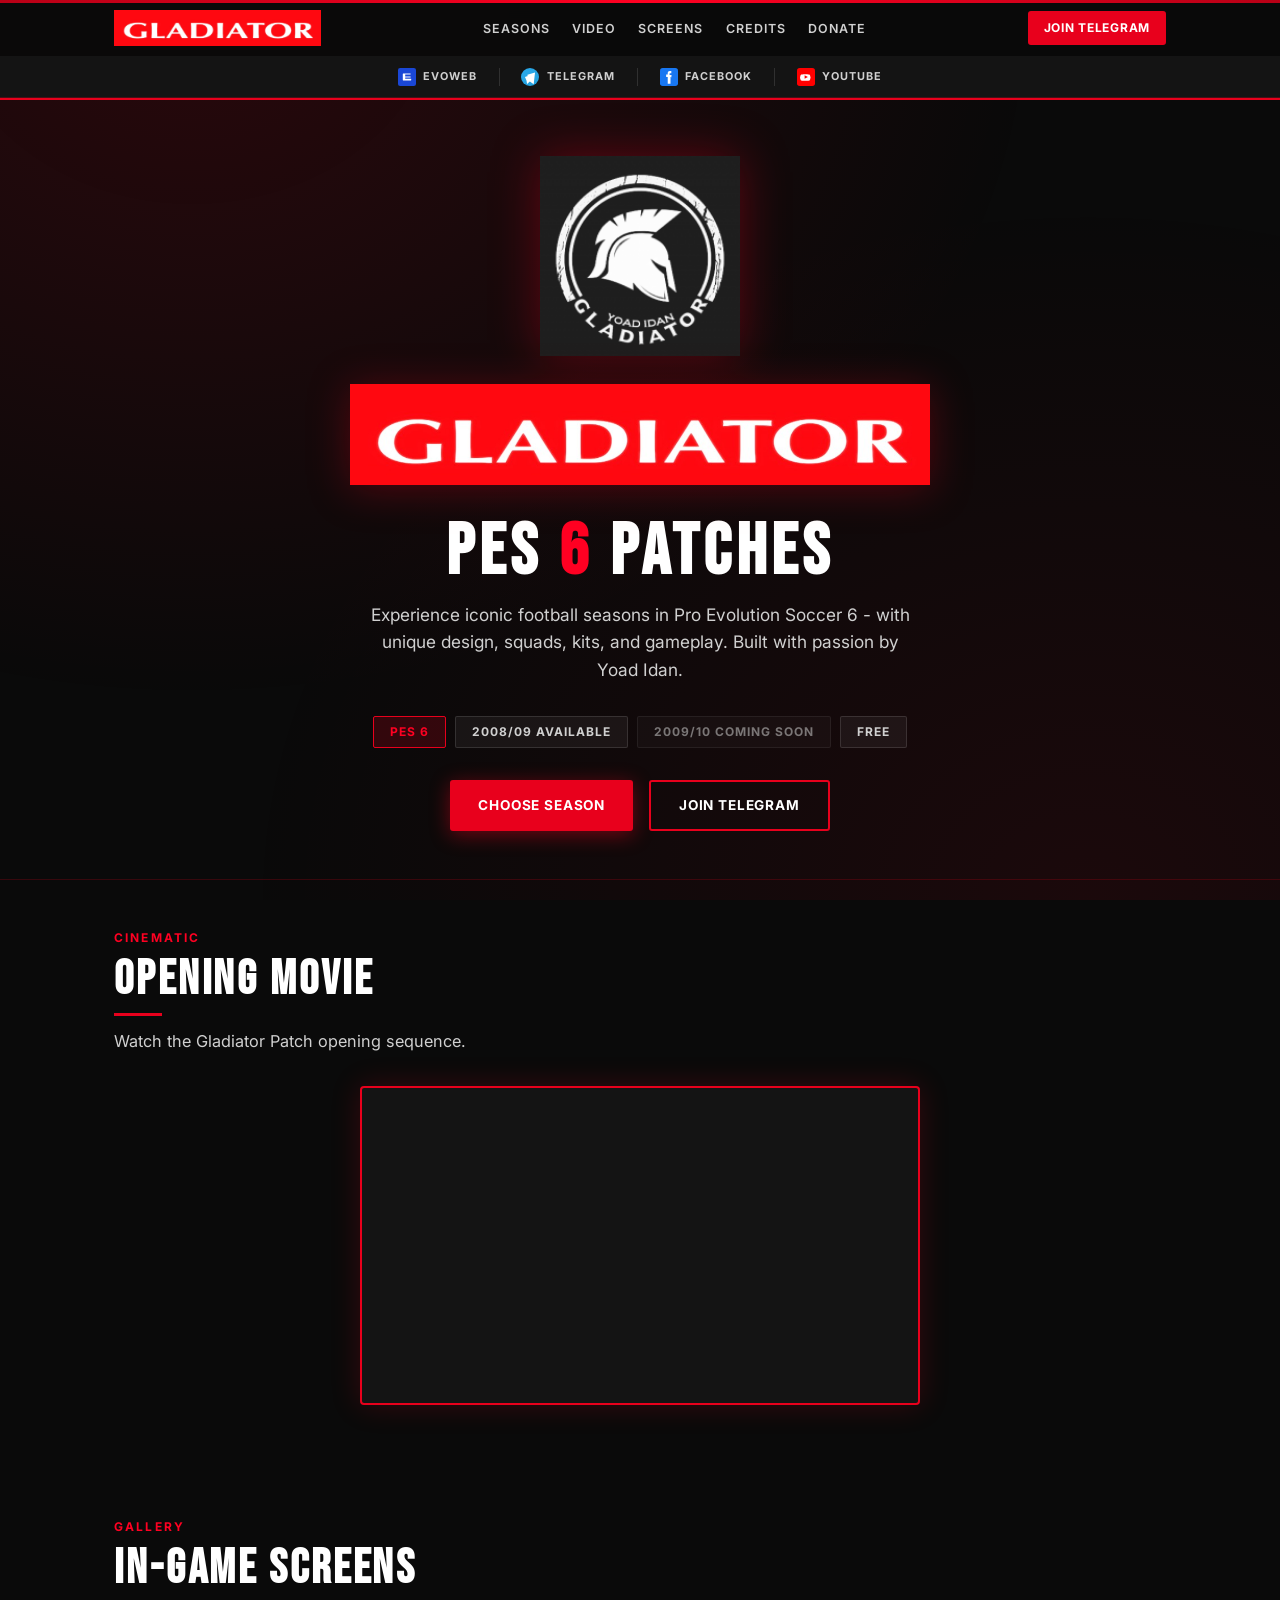
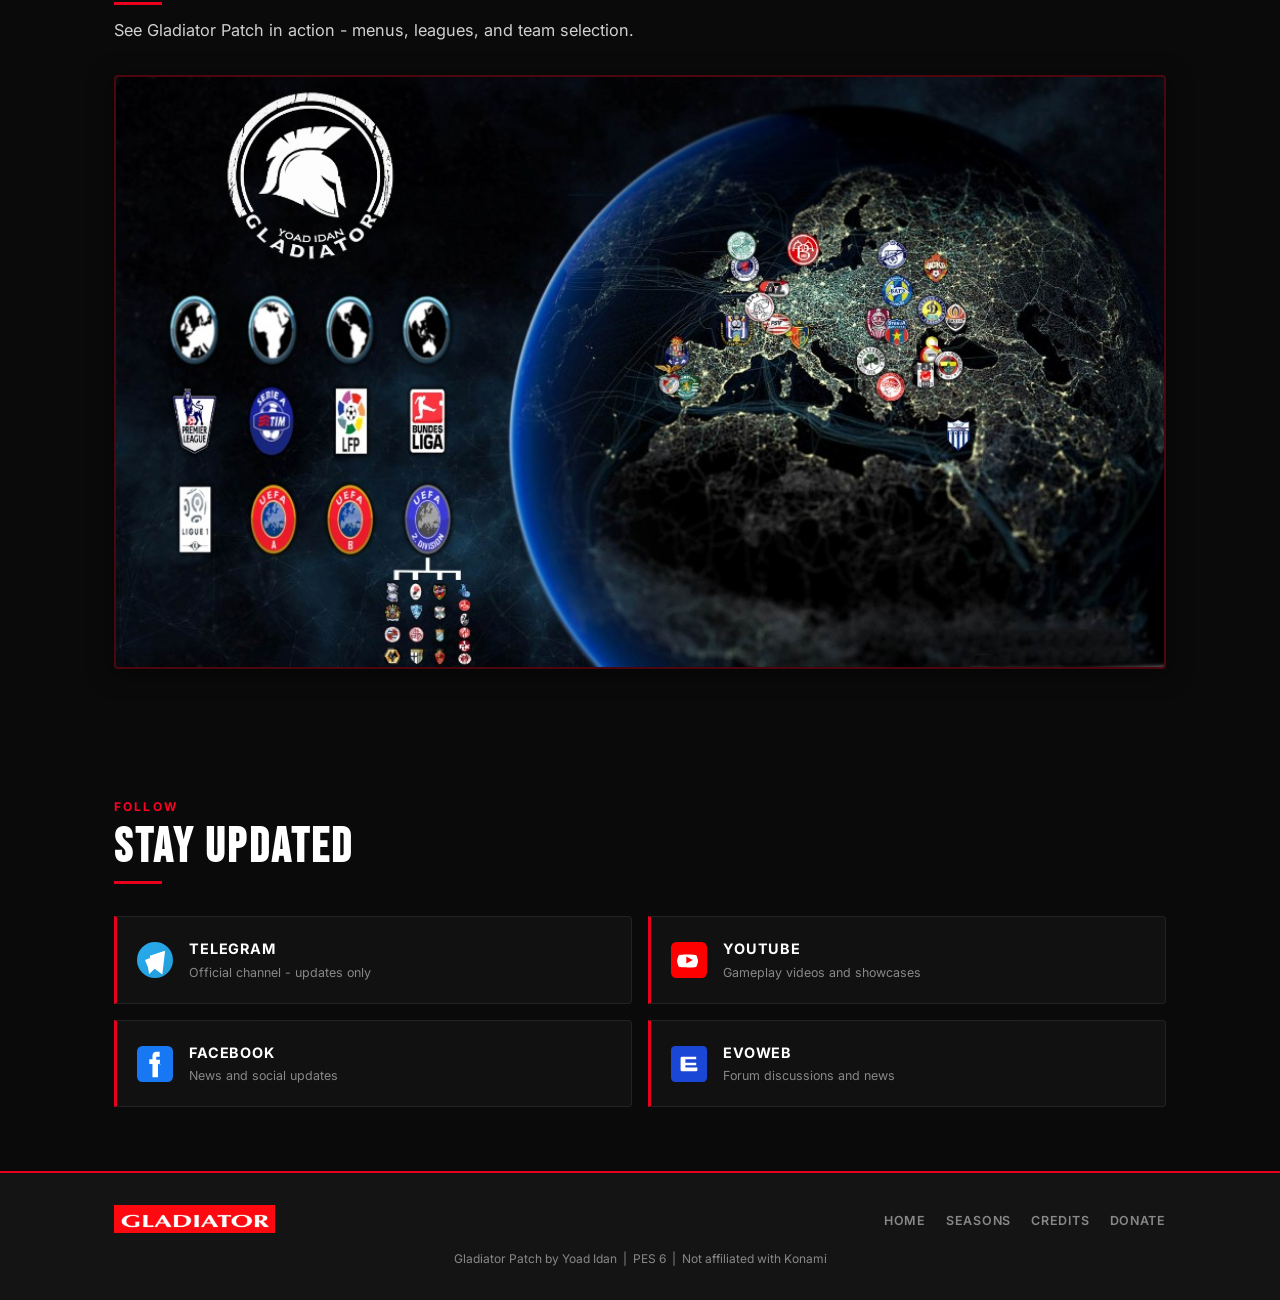
==== commit 41a2ec14: "Site redesign: separate season pages, social bar, sharp icons" ====
--- a/index.html
+++ b/index.html
@@ -3,10 +3,9 @@
 <head>
   <meta charset="UTF-8" />
   <meta name="viewport" content="width=device-width, initial-scale=1.0" />
-  <title>Gladiator Patch — PES 6 Patches</title>
-  <meta name="description" content="Gladiator Patch for PES 6 — 2008/09 and 2009/10 seasons. Unique design, squads, kits, and gameplay. Free download." />
-  <meta property="og:title" content="Gladiator Patch — PES 6" />
-  <meta property="og:description" content="The best PES 6 patches — 2008/09 season available, 2009/10 coming soon." />
+  <title>Gladiator Patch - PES 6 Patches</title>
+  <meta name="description" content="Gladiator Patch for PES 6 - 2008/09 and 2009/10 seasons. Unique design, squads, kits, and gameplay." />
+  <meta property="og:title" content="Gladiator Patch - PES 6" />
   <meta property="og:image" content="assets/logo-badge.png" />
   <link rel="icon" type="image/png" href="assets/logo-badge.png" />
   <link rel="preconnect" href="https://fonts.googleapis.com" />
@@ -16,14 +15,13 @@
 </head>
 <body>
 
-  <header>
+  <header class="site-header">
     <nav class="nav">
-      <a href="index.html" class="nav-brand">
-        <img src="assets/logo-badge.png" alt="Gladiator Patch" class="nav-brand-badge img-sharp" width="40" height="40" />
-        <span class="nav-brand-text">GLADIATOR <span>PATCH</span></span>
+      <a href="index.html" class="nav-logo">
+        <img src="assets/logo-banner.png" alt="Gladiator Patch" class="img-sharp" height="36" />
       </a>
       <ul class="nav-links">
-        <li><a href="#seasons">Seasons</a></li>
+        <li><a href="seasons.html">Seasons</a></li>
         <li><a href="#video">Video</a></li>
         <li><a href="#screens">Screens</a></li>
         <li><a href="credits.html">Credits</a></li>
@@ -31,17 +29,33 @@
       </ul>
       <a href="https://t.me/GladiatorPatch" class="nav-cta" target="_blank" rel="noopener">Join Telegram</a>
     </nav>
+    <div class="social-bar">
+      <a href="https://evoweb.uk/threads/pes-6-gladiator-patch-2008-09-season-the-final-chapter-coming-soon.89756/" target="_blank" rel="noopener">
+        <img src="assets/icons/evoweb.svg" alt="Evoweb" /><span class="label">Evoweb</span>
+      </a>
+      <span class="sep"></span>
+      <a href="https://t.me/GladiatorPatch" target="_blank" rel="noopener">
+        <img src="assets/icons/telegram.svg" alt="Telegram" /><span class="label">Telegram</span>
+      </a>
+      <span class="sep"></span>
+      <a href="https://www.facebook.com/gladiatorpatch/" target="_blank" rel="noopener">
+        <img src="assets/icons/facebook.svg" alt="Facebook" /><span class="label">Facebook</span>
+      </a>
+      <span class="sep"></span>
+      <a href="https://www.youtube.com/channel/UCMApDrHoBN6MyuhTaV2KQHA" target="_blank" rel="noopener">
+        <img src="assets/icons/youtube.svg" alt="YouTube" /><span class="label">YouTube</span>
+      </a>
+    </div>
   </header>
 
-  <!-- Hero -->
   <section class="hero">
     <div class="container">
-      <img src="assets/logo-badge.png" alt="Gladiator Patch" class="hero-badge img-sharp" width="140" height="140" />
-      <img src="assets/logo-banner.png" alt="Gladiator Patch" class="hero-banner img-sharp" width="420" height="auto" />
+      <img src="assets/logo-badge.png" alt="Gladiator Patch" class="hero-badge img-sharp" width="200" height="200" />
+      <img src="assets/logo-banner.png" alt="Gladiator" class="hero-banner img-sharp" width="580" height="auto" />
       <h1>PES <span>6</span> PATCHES</h1>
       <p class="hero-subtitle">
-        Experience iconic football seasons in Pro Evolution Soccer 6 — with our unique design,
-        squads, kits, and gameplay. Built with passion by the Gladiator Team.
+        Experience iconic football seasons in Pro Evolution Soccer 6 - with unique design,
+        squads, kits, and gameplay. Built with passion by Yoad Idan.
       </p>
       <div class="hero-tags">
         <span class="tag red">PES 6</span>
@@ -50,188 +64,74 @@
         <span class="tag">Free</span>
       </div>
       <div class="hero-buttons">
-        <a href="#seasons" class="btn btn-primary">View Seasons</a>
+        <a href="seasons.html" class="btn btn-primary">Choose Season</a>
         <a href="https://t.me/GladiatorPatch" class="btn btn-secondary" target="_blank" rel="noopener">Join Telegram</a>
       </div>
     </div>
   </section>
 
-  <!-- Opening Video -->
-  <section id="video">
+  <section id="video" class="video-section">
     <div class="container">
       <p class="section-label">Cinematic</p>
       <h2 class="section-title">OPENING MOVIE</h2>
       <p class="section-desc">Watch the Gladiator Patch opening sequence.</p>
-      <div class="video-wrap" style="margin-top: 2rem;">
-        <iframe
-          src="https://www.youtube.com/embed/dEfhffebiJs?start=806"
-          title="Gladiator Patch Opening Movie"
-          allow="accelerometer; autoplay; clipboard-write; encrypted-media; gyroscope; picture-in-picture"
-          allowfullscreen
-        ></iframe>
-      </div>
-    </div>
-  </section>
-
-  <!-- Seasons -->
-  <section id="seasons">
-    <div class="container">
-      <p class="section-label">Patches</p>
-      <h2 class="section-title">SEASONS</h2>
-      <p class="section-desc">Each season is a complete patch with its own squads, kits, design, and content.</p>
-
-      <div class="seasons-wrap">
-
-        <!-- 2008/09 -->
-        <div class="season-card" id="season-0809">
-          <div class="season-header">
-            <h3 class="season-title">2008/09 SEASON</h3>
-            <span class="season-badge live">CURRENT PATCH</span>
-          </div>
-
-          <div class="patch-banners">
-            <a href="#0809-teamlist" class="patch-banner-link">
-              <img src="assets/banner-teamlist.png" alt="Teamlist" class="img-sharp" />
-            </a>
-            <a href="#0809-download" class="patch-banner-link">
-              <img src="assets/banner-download.png" alt="Download" class="img-sharp" />
-            </a>
-            <a href="#0809-content" class="patch-banner-link">
-              <img src="assets/banner-content.png" alt="Content" class="img-sharp" />
-            </a>
-            <a href="#0809-screens" class="patch-banner-link">
-              <img src="assets/banner-screens.png" alt="Screens" class="img-sharp" />
-            </a>
-          </div>
-
-          <div class="patch-panel" id="0809-teamlist">
-            <h4>TEAMLIST</h4>
-            <p>Full team lists for the 2008/09 season — squads, formations, and player data.</p>
-            <span class="coming-soon-inline">● COMING SOON</span>
-          </div>
-
-          <div class="patch-panel" id="0809-download">
-            <h4>DOWNLOAD</h4>
-            <p>The complete Gladiator Patch 2008/09 package — free for everyone.</p>
-            <span class="coming-soon-inline">● BETA RELEASE INCOMING</span>
-            <div style="margin-top: 1rem;">
-              <a href="https://t.me/GladiatorPatch" class="btn btn-primary" target="_blank" rel="noopener">Get Notified on Telegram</a>
-            </div>
-          </div>
-
-          <div class="patch-panel" id="0809-content">
-            <h4>CONTENT</h4>
-            <p>Menus, UI, faces, kits, stadiums, and all additional content included in the patch.</p>
-            <span class="coming-soon-inline">● COMING SOON</span>
-          </div>
-
-          <div class="patch-panel" id="0809-screens">
-            <h4>SCREENS</h4>
-            <p>In-game screenshots and previews from Gladiator Patch 2008/09.</p>
-            <div class="screen-shot" style="margin-top: 1rem;">
-              <img src="assets/screens-menu.png" alt="Gladiator Patch 2008/09 Menu" class="img-sharp" />
-            </div>
-          </div>
-        </div>
-
-        <!-- 2009/10 -->
-        <div class="season-card coming-soon-season" id="season-0910">
-          <div class="season-header">
-            <h3 class="season-title">2009/10 SEASON</h3>
-            <span class="season-badge soon">COMING SOON</span>
-          </div>
-
-          <div class="patch-banners">
-            <span class="patch-banner-link disabled">
-              <img src="assets/banner-teamlist.png" alt="Teamlist" class="img-sharp" />
-            </span>
-            <span class="patch-banner-link disabled">
-              <img src="assets/banner-download.png" alt="Download" class="img-sharp" />
-            </span>
-            <span class="patch-banner-link disabled">
-              <img src="assets/banner-content.png" alt="Content" class="img-sharp" />
-            </span>
-            <span class="patch-banner-link disabled">
-              <img src="assets/banner-screens.png" alt="Screens" class="img-sharp" />
-            </span>
-          </div>
-
-          <p style="color: var(--gray-light); font-size: 0.95rem;">
-            The 2009/10 season patch is in development. Follow us on Telegram and Evoweb for updates.
-          </p>
-        </div>
-
-      </div>
-    </div>
-  </section>
-
-  <!-- Screens Gallery -->
-  <section id="screens">
-    <div class="container">
-      <p class="section-label">Gallery</p>
-      <h2 class="section-title">IN-GAME SCREENS</h2>
-      <p class="section-desc">See Gladiator Patch in action — menus, leagues, and team selection.</p>
-      <div class="screens-grid">
-        <div class="screen-shot">
-          <img src="assets/screens-menu.png" alt="Gladiator Patch — League Selection Menu" class="img-sharp" />
+      <div class="video-preview">
+        <div class="video-wrap">
+          <iframe
+            src="https://www.youtube.com/embed/dEfhffebiJs?start=806"
+            title="Gladiator Patch Opening Movie"
+            allow="accelerometer; autoplay; clipboard-write; encrypted-media; gyroscope; picture-in-picture"
+            allowfullscreen
+          ></iframe>
         </div>
       </div>
     </div>
   </section>
 
-  <!-- Community -->
+  <section id="screens">
+    <div class="container">
+      <p class="section-label">Gallery</p>
+      <h2 class="section-title">IN-GAME SCREENS</h2>
+      <p class="section-desc">See Gladiator Patch in action - menus, leagues, and team selection.</p>
+      <div class="screens-grid">
+        <div class="screen-shot">
+          <img src="assets/screens-menu.png" alt="Gladiator Patch - League Selection Menu" class="img-sharp" />
+        </div>
+      </div>
+    </div>
+  </section>
+
   <section id="community">
     <div class="container">
-      <p class="section-label">Community</p>
-      <h2 class="section-title">FOLLOW US</h2>
-      <p class="section-desc">Join the Gladiator community across all platforms.</p>
-
-      <div class="social-row">
-        <a href="https://t.me/GladiatorPatch" class="social-link" target="_blank" rel="noopener">
-          <img src="assets/social-telegram.png" alt="Telegram" width="32" height="32" class="img-sharp" />
-          <span>Telegram</span>
-        </a>
-        <a href="https://www.youtube.com/channel/UCMApDrHoBN6MyuhTaV2KQHA" class="social-link" target="_blank" rel="noopener">
-          <img src="assets/social-youtube.png" alt="YouTube" width="32" height="32" class="img-sharp" />
-          <span>YouTube</span>
-        </a>
-        <a href="https://www.facebook.com/gladiatorpatch/" class="social-link" target="_blank" rel="noopener">
-          <img src="assets/social-facebook.png" alt="Facebook" width="32" height="32" class="img-sharp" />
-          <span>Facebook</span>
-        </a>
-        <a href="https://evoweb.uk/threads/pes-6-gladiator-patch-2008-09-season-the-final-chapter-coming-soon.89756/" class="social-link" target="_blank" rel="noopener">
-          <img src="assets/social-evoweb.png" alt="Evoweb" width="32" height="32" class="img-sharp" />
-          <span>Evoweb</span>
-        </a>
-      </div>
-
-      <div class="community-grid" style="margin-top: 2rem;">
-        <a href="https://t.me/GladiatorPatch" class="community-card" target="_blank" rel="noopener">
-          <img src="assets/social-telegram.png" alt="Telegram" width="40" height="40" class="img-sharp" />
+      <p class="section-label">Follow</p>
+      <h2 class="section-title">STAY UPDATED</h2>
+      <div class="social-grid">
+        <a href="https://t.me/GladiatorPatch" class="social-card" target="_blank" rel="noopener">
+          <img src="assets/icons/telegram.svg" alt="Telegram" />
           <div>
             <h3>Telegram</h3>
-            <p>Live updates & community chat</p>
+            <p>Official channel - updates only</p>
           </div>
         </a>
-        <a href="https://www.youtube.com/channel/UCMApDrHoBN6MyuhTaV2KQHA" class="community-card" target="_blank" rel="noopener">
-          <img src="assets/social-youtube.png" alt="YouTube" width="40" height="40" class="img-sharp" />
+        <a href="https://www.youtube.com/channel/UCMApDrHoBN6MyuhTaV2KQHA" class="social-card" target="_blank" rel="noopener">
+          <img src="assets/icons/youtube.svg" alt="YouTube" />
           <div>
             <h3>YouTube</h3>
-            <p>Gameplay videos & showcases</p>
+            <p>Gameplay videos and showcases</p>
           </div>
         </a>
-        <a href="https://www.facebook.com/gladiatorpatch/" class="community-card" target="_blank" rel="noopener">
-          <img src="assets/social-facebook.png" alt="Facebook" width="40" height="40" class="img-sharp" />
+        <a href="https://www.facebook.com/gladiatorpatch/" class="social-card" target="_blank" rel="noopener">
+          <img src="assets/icons/facebook.svg" alt="Facebook" />
           <div>
             <h3>Facebook</h3>
-            <p>News & social updates</p>
+            <p>News and social updates</p>
           </div>
         </a>
-        <a href="https://evoweb.uk/threads/pes-6-gladiator-patch-2008-09-season-the-final-chapter-coming-soon.89756/" class="community-card" target="_blank" rel="noopener">
-          <img src="assets/social-evoweb.png" alt="Evoweb" width="40" height="40" class="img-sharp" />
+        <a href="https://evoweb.uk/threads/pes-6-gladiator-patch-2008-09-season-the-final-chapter-coming-soon.89756/" class="social-card" target="_blank" rel="noopener">
+          <img src="assets/icons/evoweb.svg" alt="Evoweb" />
           <div>
             <h3>Evoweb</h3>
-            <p>Forum discussions & technical news</p>
+            <p>Forum discussions and news</p>
           </div>
         </a>
       </div>
@@ -241,20 +141,17 @@
   <footer>
     <div class="container">
       <div class="footer-inner">
-        <a href="index.html" class="footer-brand">
-          <img src="assets/logo-badge.png" alt="Gladiator Patch" class="img-sharp" width="28" height="28" />
-          <span>GLADIATOR PATCH</span>
+        <a href="index.html" class="footer-logo">
+          <img src="assets/logo-banner.png" alt="Gladiator Patch" class="img-sharp" height="28" />
         </a>
         <ul class="footer-links">
           <li><a href="index.html">Home</a></li>
+          <li><a href="seasons.html">Seasons</a></li>
           <li><a href="credits.html">Credits</a></li>
           <li><a href="donate.html">Donate</a></li>
-          <li><a href="https://t.me/GladiatorPatch" target="_blank" rel="noopener">Telegram</a></li>
         </ul>
       </div>
-      <p class="footer-text">
-        Gladiator Patch by Yoad Idan &nbsp;·&nbsp; PES 6 &nbsp;·&nbsp; Not affiliated with Konami
-      </p>
+      <p class="footer-text">Gladiator Patch by Yoad Idan &nbsp;|&nbsp; PES 6 &nbsp;|&nbsp; Not affiliated with Konami</p>
     </div>
   </footer>
 
--- a/css/style.css
+++ b/css/style.css
@@ -1,31 +1,24 @@
-/* Gladiator Patch — Site Styles */
+/* Gladiator Patch - Site Styles */
 
 :root {
   --red: #e8001c;
+  --red-bright: #ff0022;
   --red-dark: #b80016;
-  --red-glow: rgba(232, 0, 28, 0.35);
-  --black: #0d0d0d;
-  --black-soft: #1a1a1a;
-  --black-card: #141414;
+  --red-glow: rgba(232, 0, 28, 0.45);
+  --black: #0a0a0a;
+  --black-soft: #141414;
+  --black-card: #111111;
   --gray: #888;
-  --gray-light: #ccc;
+  --gray-light: #d0d0d0;
   --white: #ffffff;
-  --nav-height: 64px;
+  --nav-height: 56px;
+  --social-height: 42px;
   --font-display: "Bebas Neue", sans-serif;
   --font-body: "Inter", system-ui, sans-serif;
 }
 
-*,
-*::before,
-*::after {
-  box-sizing: border-box;
-  margin: 0;
-  padding: 0;
-}
-
-html {
-  scroll-behavior: smooth;
-}
+*, *::before, *::after { box-sizing: border-box; margin: 0; padding: 0; }
+html { scroll-behavior: smooth; }
 
 body {
   font-family: var(--font-body);
@@ -40,68 +33,66 @@
   position: fixed;
   inset: 0;
   background:
-    radial-gradient(ellipse at 20% 0%, rgba(232, 0, 28, 0.08) 0%, transparent 60%),
-    radial-gradient(ellipse at 80% 100%, rgba(232, 0, 28, 0.05) 0%, transparent 60%);
+    radial-gradient(ellipse at 15% 0%, rgba(232, 0, 28, 0.14) 0%, transparent 55%),
+    radial-gradient(ellipse at 85% 100%, rgba(232, 0, 28, 0.08) 0%, transparent 55%);
   pointer-events: none;
   z-index: 0;
 }
 
-img {
-  display: block;
-  max-width: 100%;
-  height: auto;
-}
-
-/* Sharp logo rendering */
-.img-sharp {
-  image-rendering: -webkit-optimize-contrast;
-  image-rendering: crisp-edges;
-}
-
-.container {
-  max-width: 1100px;
-  margin: 0 auto;
-  padding: 0 1.5rem;
-}
-
-section {
-  padding: 4.5rem 0;
-  position: relative;
-  z-index: 1;
-}
+/* Red accent stripe top */
+body::after {
+  content: "";
+  position: fixed;
+  top: 0;
+  left: 0;
+  right: 0;
+  height: 3px;
+  background: linear-gradient(90deg, var(--red-dark), var(--red-bright), var(--red-dark));
+  z-index: 300;
+}
+
+img { display: block; max-width: 100%; height: auto; }
+.img-sharp { image-rendering: -webkit-optimize-contrast; image-rendering: crisp-edges; }
+
+.container { max-width: 1100px; margin: 0 auto; padding: 0 1.5rem; }
+section { padding: 4rem 0; position: relative; z-index: 1; }
 
 .section-label {
   font-size: 0.75rem;
-  font-weight: 600;
-  letter-spacing: 0.15em;
-  text-transform: uppercase;
-  color: var(--red);
-  margin-bottom: 0.75rem;
+  font-weight: 700;
+  letter-spacing: 0.18em;
+  text-transform: uppercase;
+  color: var(--red-bright);
+  margin-bottom: 0.5rem;
 }
 
 .section-title {
   font-family: var(--font-display);
   font-size: clamp(2rem, 4vw, 3rem);
-  letter-spacing: 0.05em;
-  line-height: 1.1;
-  margin-bottom: 1rem;
-}
-
-.section-desc {
-  color: var(--gray-light);
-  max-width: 640px;
-  font-size: 1.05rem;
-}
-
-/* ── Header ── */
-header {
+  letter-spacing: 0.06em;
+  line-height: 1;
+  margin-bottom: 0.75rem;
+}
+
+.section-title::after {
+  content: "";
+  display: block;
+  width: 48px;
+  height: 3px;
+  background: var(--red);
+  margin-top: 0.6rem;
+}
+
+.section-desc { color: var(--gray-light); max-width: 620px; font-size: 1.02rem; }
+
+/* ── Site header ── */
+.site-header {
   position: sticky;
   top: 0;
   z-index: 200;
-  background: rgba(13, 13, 13, 0.95);
-  backdrop-filter: blur(12px);
-  border-bottom: 1px solid rgba(255, 255, 255, 0.06);
-  height: var(--nav-height);
+  background: rgba(10, 10, 10, 0.97);
+  backdrop-filter: blur(14px);
+  border-bottom: 2px solid var(--red);
 }
 
 .nav {
@@ -115,78 +106,98 @@
   gap: 1rem;
 }
 
-.nav-brand {
-  display: flex;
-  align-items: center;
-  gap: 0.65rem;
-  text-decoration: none;
-  color: var(--white);
-  flex-shrink: 0;
-  height: 40px;
-}
-
-.nav-brand-badge {
-  width: 40px;
-  height: 40px;
+.nav-logo img {
+  height: 36px;
+  width: auto;
   object-fit: contain;
-  flex-shrink: 0;
-}
-
-.nav-brand-text {
-  font-family: var(--font-display);
-  font-size: 1.35rem;
-  letter-spacing: 0.08em;
-  line-height: 1;
-  white-space: nowrap;
-}
-
-.nav-brand-text span {
-  color: var(--red);
 }
 
 .nav-links {
   display: flex;
   align-items: center;
-  gap: 1.25rem;
+  gap: 1.4rem;
   list-style: none;
 }
 
 .nav-links a {
   color: var(--gray-light);
   text-decoration: none;
-  font-size: 0.8rem;
-  font-weight: 500;
-  letter-spacing: 0.04em;
+  font-size: 0.78rem;
+  font-weight: 600;
+  letter-spacing: 0.08em;
+  text-transform: uppercase;
   transition: color 0.2s;
-  white-space: nowrap;
 }
 
 .nav-links a:hover,
-.nav-links a.active {
-  color: var(--red);
-}
+.nav-links a.active { color: var(--red-bright); }
 
 .nav-cta {
   display: inline-flex;
   align-items: center;
-  justify-content: center;
-  height: 36px;
-  padding: 0 1.1rem;
+  height: 34px;
+  padding: 0 1rem;
   background: var(--red);
   color: var(--white);
-  border-radius: 4px;
+  border-radius: 3px;
   text-decoration: none;
-  font-size: 0.8rem;
-  font-weight: 600;
-  letter-spacing: 0.04em;
-  white-space: nowrap;
+  font-size: 0.75rem;
+  font-weight: 700;
+  letter-spacing: 0.06em;
+  text-transform: uppercase;
   flex-shrink: 0;
-  transition: background 0.2s, transform 0.15s;
+  transition: background 0.2s, box-shadow 0.2s;
 }
 
 .nav-cta:hover {
-  background: var(--red-dark);
-  transform: translateY(-1px);
+  background: var(--red-bright);
+  box-shadow: 0 0 16px var(--red-glow);
+}
+
+/* ── Social bar ── */
+.social-bar {
+  display: flex;
+  align-items: center;
+  justify-content: center;
+  flex-wrap: wrap;
+  gap: 0.25rem;
+  height: var(--social-height);
+  background: var(--black-soft);
+  border-bottom: 1px solid rgba(232, 0, 28, 0.25);
+}
+
+.social-bar a {
+  display: inline-flex;
+  align-items: center;
+  gap: 0.45rem;
+  padding: 0.35rem 0.85rem;
+  text-decoration: none;
+  color: var(--gray-light);
+  font-size: 0.68rem;
+  font-weight: 700;
+  letter-spacing: 0.1em;
+  text-transform: uppercase;
+  border-radius: 3px;
+  transition: color 0.2s, background 0.2s;
+}
+
+.social-bar a:hover {
+  color: var(--white);
+  background: rgba(232, 0, 28, 0.15);
+}
+
+.social-bar a img,
+.social-bar a svg {
+  width: 18px;
+  height: 18px;
+  flex-shrink: 0;
+}
+
+.social-bar .sep {
+  width: 1px;
+  height: 18px;
+  background: rgba(255, 255, 255, 0.12);
+  margin: 0 0.25rem;
 }
 
 /* ── Buttons ── */
@@ -194,11 +205,12 @@
   display: inline-flex;
   align-items: center;
   gap: 0.5rem;
-  padding: 0.85rem 2rem;
-  border-radius: 4px;
-  font-size: 0.9rem;
-  font-weight: 600;
-  letter-spacing: 0.04em;
+  padding: 0.8rem 1.75rem;
+  border-radius: 3px;
+  font-size: 0.85rem;
+  font-weight: 700;
+  letter-spacing: 0.06em;
+  text-transform: uppercase;
   text-decoration: none;
   transition: all 0.2s;
   border: none;
@@ -208,60 +220,68 @@
 .btn-primary {
   background: var(--red);
   color: var(--white);
-  box-shadow: 0 4px 24px var(--red-glow);
+  box-shadow: 0 4px 20px var(--red-glow);
 }
 
 .btn-primary:hover {
-  background: var(--red-dark);
+  background: var(--red-bright);
   transform: translateY(-2px);
+  box-shadow: 0 6px 28px var(--red-glow);
 }
 
 .btn-secondary {
   background: transparent;
   color: var(--white);
-  border: 1px solid rgba(255, 255, 255, 0.2);
+  border: 2px solid var(--red);
 }
 
 .btn-secondary:hover {
-  border-color: var(--red);
-  color: var(--red);
+  background: rgba(232, 0, 28, 0.12);
 }
 
 /* ── Hero ── */
 .hero {
-  padding: 4rem 0 3.5rem;
+  padding: 3.5rem 0 3rem;
   text-align: center;
+  border-bottom: 1px solid rgba(232, 0, 28, 0.2);
 }
 
 .hero-badge {
-  width: 140px;
-  height: 140px;
-  margin: 0 auto 1.5rem;
+  width: 200px;
+  height: 200px;
+  margin: 0 auto 1.75rem;
   object-fit: contain;
+  animation: float 4s ease-in-out infinite;
+  filter: drop-shadow(0 0 24px rgba(232, 0, 28, 0.35));
+}
+
+@keyframes float {
+  0%, 100% { transform: translateY(0); }
+  50% { transform: translateY(-10px); }
 }
 
 .hero-banner {
-  max-width: 420px;
-  margin: 0 auto 1.5rem;
+  max-width: 580px;
+  width: 90%;
+  margin: 0 auto 2rem;
   object-fit: contain;
+  filter: drop-shadow(0 4px 20px rgba(232, 0, 28, 0.3));
 }
 
 .hero h1 {
   font-family: var(--font-display);
-  font-size: clamp(2.5rem, 6vw, 4rem);
-  letter-spacing: 0.06em;
+  font-size: clamp(2.8rem, 7vw, 4.5rem);
+  letter-spacing: 0.07em;
   line-height: 1;
   margin-bottom: 0.75rem;
 }
 
-.hero h1 span {
-  color: var(--red);
-}
+.hero h1 span { color: var(--red-bright); }
 
 .hero-subtitle {
-  font-size: 1.1rem;
+  font-size: 1.08rem;
   color: var(--gray-light);
-  max-width: 580px;
+  max-width: 560px;
   margin: 0 auto 2rem;
 }
 
@@ -274,25 +294,24 @@
 }
 
 .tag {
-  background: rgba(255, 255, 255, 0.06);
-  border: 1px solid rgba(255, 255, 255, 0.1);
+  background: rgba(255, 255, 255, 0.05);
+  border: 1px solid rgba(255, 255, 255, 0.12);
   padding: 0.35rem 1rem;
-  border-radius: 100px;
-  font-size: 0.78rem;
-  font-weight: 500;
-  letter-spacing: 0.05em;
+  border-radius: 2px;
+  font-size: 0.75rem;
+  font-weight: 700;
+  letter-spacing: 0.08em;
+  text-transform: uppercase;
   color: var(--gray-light);
 }
 
 .tag.red {
-  background: rgba(232, 0, 28, 0.15);
-  border-color: rgba(232, 0, 28, 0.4);
-  color: var(--red);
-}
-
-.tag.muted {
-  opacity: 0.6;
-}
+  background: rgba(232, 0, 28, 0.18);
+  border-color: var(--red);
+  color: var(--red-bright);
+}
+
+.tag.muted { opacity: 0.55; }
 
 .hero-buttons {
   display: flex;
@@ -301,15 +320,23 @@
   flex-wrap: wrap;
 }
 
-/* ── Video embed ── */
+/* ── Video preview (small) ── */
+.video-section { padding: 3rem 0; }
+
+.video-preview {
+  max-width: 560px;
+  margin: 2rem auto 0;
+}
+
 .video-wrap {
   position: relative;
   width: 100%;
   padding-bottom: 56.25%;
   background: var(--black-soft);
-  border-radius: 8px;
+  border-radius: 4px;
   overflow: hidden;
-  border: 1px solid rgba(255, 255, 255, 0.08);
+  border: 2px solid var(--red);
+  box-shadow: 0 0 30px rgba(232, 0, 28, 0.2);
 }
 
 .video-wrap iframe {
@@ -320,7 +347,175 @@
   border: 0;
 }
 
-/* ── Screenshots ── */
+/* ── Season picker ── */
+.season-picker {
+  display: grid;
+  grid-template-columns: repeat(2, 1fr);
+  gap: 1.5rem;
+  margin-top: 2.5rem;
+}
+
+.season-pick-card {
+  display: block;
+  background: var(--black-card);
+  border: 2px solid rgba(255, 255, 255, 0.08);
+  border-radius: 6px;
+  padding: 2.5rem 2rem;
+  text-decoration: none;
+  color: var(--white);
+  text-align: center;
+  transition: all 0.25s;
+  position: relative;
+  overflow: hidden;
+}
+
+.season-pick-card::before {
+  content: "";
+  position: absolute;
+  top: 0;
+  left: 0;
+  right: 0;
+  height: 4px;
+  background: var(--red);
+  transform: scaleX(0);
+  transition: transform 0.25s;
+}
+
+.season-pick-card:hover {
+  border-color: var(--red);
+  transform: translateY(-4px);
+  box-shadow: 0 8px 32px rgba(232, 0, 28, 0.25);
+}
+
+.season-pick-card:hover::before { transform: scaleX(1); }
+
+.season-pick-card.disabled {
+  opacity: 0.55;
+  pointer-events: none;
+}
+
+.season-pick-card h3 {
+  font-family: var(--font-display);
+  font-size: 3rem;
+  letter-spacing: 0.06em;
+  margin-bottom: 0.5rem;
+}
+
+.season-pick-card p {
+  color: var(--gray-light);
+  font-size: 0.9rem;
+}
+
+.season-pick-badge {
+  display: inline-block;
+  margin-top: 1rem;
+  font-size: 0.7rem;
+  font-weight: 700;
+  letter-spacing: 0.12em;
+  padding: 0.35rem 0.9rem;
+  border-radius: 2px;
+  text-transform: uppercase;
+}
+
+.season-pick-badge.live {
+  background: rgba(232, 0, 28, 0.2);
+  color: var(--red-bright);
+  border: 1px solid var(--red);
+}
+
+.season-pick-badge.soon {
+  background: rgba(255, 255, 255, 0.06);
+  color: var(--gray);
+  border: 1px solid rgba(255, 255, 255, 0.15);
+}
+
+/* ── Season page ── */
+.season-hero {
+  padding: 2.5rem 0 2rem;
+  border-bottom: 2px solid var(--red);
+  background: linear-gradient(180deg, rgba(232, 0, 28, 0.08) 0%, transparent 100%);
+}
+
+.season-hero h1 {
+  font-family: var(--font-display);
+  font-size: clamp(2.5rem, 6vw, 4rem);
+  letter-spacing: 0.07em;
+}
+
+.season-hero h1 span { color: var(--red-bright); }
+
+.patch-banners {
+  display: grid;
+  grid-template-columns: repeat(2, 1fr);
+  gap: 0.75rem;
+  margin: 2rem 0;
+}
+
+.patch-banner-link {
+  display: block;
+  border-radius: 4px;
+  overflow: hidden;
+  border: 2px solid rgba(255, 255, 255, 0.06);
+  transition: transform 0.2s, border-color 0.2s;
+}
+
+.patch-banner-link:hover {
+  transform: translateY(-3px);
+  border-color: var(--red);
+  box-shadow: 0 6px 24px rgba(232, 0, 28, 0.3);
+}
+
+.patch-banner-link img { width: 100%; }
+
+.patch-banner-link.disabled {
+  pointer-events: none;
+  opacity: 0.45;
+  position: relative;
+}
+
+.patch-banner-link.disabled::after {
+  content: "COMING SOON";
+  position: absolute;
+  inset: 0;
+  display: flex;
+  align-items: center;
+  justify-content: center;
+  background: rgba(0, 0, 0, 0.6);
+  font-family: var(--font-display);
+  font-size: 1.5rem;
+  letter-spacing: 0.1em;
+}
+
+.patch-panel {
+  background: var(--black-card);
+  border: 1px solid rgba(232, 0, 28, 0.15);
+  border-left: 4px solid var(--red);
+  border-radius: 0 4px 4px 0;
+  padding: 1.5rem;
+  margin-bottom: 1rem;
+}
+
+.patch-panel h4 {
+  font-family: var(--font-display);
+  font-size: 1.4rem;
+  letter-spacing: 0.08em;
+  margin-bottom: 0.5rem;
+  color: var(--red-bright);
+}
+
+.patch-panel p { color: var(--gray-light); font-size: 0.95rem; }
+
+.coming-soon-inline {
+  display: inline-block;
+  margin-top: 0.5rem;
+  color: var(--red-bright);
+  font-size: 0.78rem;
+  font-weight: 700;
+  letter-spacing: 0.1em;
+  text-transform: uppercase;
+}
+
+/* ── Screens ── */
 .screens-grid {
   display: grid;
   grid-template-columns: 1fr;
@@ -329,314 +524,93 @@
 }
 
 .screen-shot {
-  border-radius: 8px;
+  border-radius: 4px;
   overflow: hidden;
-  border: 1px solid rgba(255, 255, 255, 0.08);
-  background: var(--black-soft);
-}
-
-.screen-shot img {
-  width: 100%;
-  object-fit: cover;
-}
-
-/* ── Season / Patch blocks ── */
-.seasons-wrap {
-  margin-top: 2.5rem;
-}
-
-.season-card {
-  background: var(--black-card);
-  border: 1px solid rgba(255, 255, 255, 0.08);
-  border-radius: 12px;
-  padding: 2rem;
-  margin-bottom: 2rem;
-}
-
-.season-card.coming-soon-season {
-  opacity: 0.85;
-}
-
-.season-header {
-  display: flex;
-  align-items: center;
-  justify-content: space-between;
-  flex-wrap: wrap;
-  gap: 1rem;
-  margin-bottom: 1.75rem;
-  padding-bottom: 1rem;
-  border-bottom: 1px solid rgba(255, 255, 255, 0.08);
-}
-
-.season-title {
-  font-family: var(--font-display);
-  font-size: 2rem;
-  letter-spacing: 0.06em;
-}
-
-.season-badge {
-  font-size: 0.75rem;
-  font-weight: 700;
-  letter-spacing: 0.1em;
-  padding: 0.4rem 1rem;
-  border-radius: 100px;
-  text-transform: uppercase;
-}
-
-.season-badge.live {
-  background: rgba(232, 0, 28, 0.2);
-  color: var(--red);
-  border: 1px solid rgba(232, 0, 28, 0.5);
-}
-
-.season-badge.soon {
-  background: rgba(255, 255, 255, 0.06);
-  color: var(--gray-light);
-  border: 1px solid rgba(255, 255, 255, 0.15);
-}
-
-/* Patch section banners */
-.patch-banners {
-  display: grid;
-  grid-template-columns: repeat(2, 1fr);
-  gap: 0.75rem;
-  margin-bottom: 2rem;
-}
-
-.patch-banner-link {
-  display: block;
-  border-radius: 6px;
-  overflow: hidden;
-  border: 1px solid rgba(255, 255, 255, 0.06);
-  transition: transform 0.2s, border-color 0.2s;
-  position: relative;
-}
-
-.patch-banner-link:hover {
-  transform: translateY(-2px);
-  border-color: rgba(232, 0, 28, 0.4);
-}
-
-.patch-banner-link img {
-  width: 100%;
-  height: auto;
-  object-fit: cover;
-}
-
-.patch-banner-link.disabled {
-  pointer-events: none;
-  opacity: 0.5;
-}
-
-.patch-banner-link.disabled::after {
-  content: "COMING SOON";
-  position: absolute;
-  inset: 0;
-  display: flex;
-  align-items: center;
-  justify-content: center;
-  background: rgba(0, 0, 0, 0.55);
-  font-family: var(--font-display);
-  font-size: 1.25rem;
-  letter-spacing: 0.1em;
-  color: var(--white);
-}
-
-/* Patch content panels */
-.patch-panel {
-  background: var(--black);
-  border: 1px solid rgba(255, 255, 255, 0.06);
-  border-radius: 8px;
-  padding: 1.5rem;
-  margin-bottom: 1rem;
-}
-
-.patch-panel h4 {
-  font-family: var(--font-display);
-  font-size: 1.25rem;
-  letter-spacing: 0.06em;
-  margin-bottom: 0.75rem;
-  color: var(--red);
-}
-
-.patch-panel p {
-  color: var(--gray-light);
-  font-size: 0.95rem;
-}
-
-.coming-soon-inline {
-  display: inline-flex;
-  align-items: center;
-  gap: 0.4rem;
-  color: var(--gray);
-  font-size: 0.85rem;
-  font-weight: 600;
-  letter-spacing: 0.08em;
-  margin-top: 0.5rem;
-}
-
-/* ── Social row ── */
-.social-row {
-  display: flex;
-  flex-wrap: wrap;
-  gap: 1rem;
-  margin-top: 2rem;
-}
-
-.social-link {
-  display: flex;
-  align-items: center;
-  gap: 0.75rem;
-  padding: 0.75rem 1.25rem;
-  background: var(--black-soft);
-  border: 1px solid rgba(255, 255, 255, 0.08);
-  border-radius: 8px;
-  text-decoration: none;
-  color: var(--white);
-  transition: all 0.2s;
-  min-width: 160px;
-}
-
-.social-link:hover {
-  border-color: rgba(232, 0, 28, 0.5);
-  transform: translateY(-2px);
-}
-
-.social-link img {
-  width: 32px;
-  height: 32px;
-  object-fit: contain;
-  flex-shrink: 0;
-}
-
-.social-link span {
-  font-size: 0.85rem;
-  font-weight: 600;
-  letter-spacing: 0.03em;
-}
-
-/* ── Community (legacy grid) ── */
-.community-grid {
+  border: 2px solid rgba(232, 0, 28, 0.3);
+  box-shadow: 0 4px 24px rgba(0, 0, 0, 0.5);
+}
+
+.screen-shot img { width: 100%; }
+
+/* ── Social cards ── */
+.social-grid {
   display: grid;
   grid-template-columns: repeat(2, 1fr);
   gap: 1rem;
   margin-top: 2rem;
 }
 
-.community-card {
+.social-card {
   display: flex;
   align-items: center;
   gap: 1rem;
-  background: var(--black-soft);
-  border: 1px solid rgba(255, 255, 255, 0.07);
-  border-radius: 8px;
   padding: 1.25rem;
+  background: var(--black-card);
+  border: 1px solid rgba(255, 255, 255, 0.08);
+  border-left: 3px solid var(--red);
+  border-radius: 0 4px 4px 0;
   text-decoration: none;
   color: var(--white);
   transition: all 0.2s;
 }
 
-.community-card:hover {
-  border-color: rgba(232, 0, 28, 0.5);
+.social-card:hover {
+  border-color: var(--red);
+  background: rgba(232, 0, 28, 0.06);
   transform: translateX(4px);
 }
 
-.community-card img {
-  width: 40px;
-  height: 40px;
-  object-fit: contain;
-}
-
-.community-card h3 {
-  font-size: 0.95rem;
-  font-weight: 700;
-}
-
-.community-card p {
-  font-size: 0.8rem;
-  color: var(--gray);
-}
-
-/* ── Credits page ── */
-.credits-body {
-  color: var(--gray-light);
-  font-size: 1rem;
-  line-height: 1.8;
-  max-width: 720px;
-}
-
-.credits-body p {
-  margin-bottom: 1.25rem;
-}
-
-.credits-body .credit-name {
-  color: var(--white);
-  font-weight: 600;
-}
-
+.social-card img,
+.social-card svg { width: 36px; height: 36px; flex-shrink: 0; }
+
+.social-card h3 { font-size: 0.9rem; font-weight: 700; letter-spacing: 0.06em; text-transform: uppercase; }
+.social-card p { font-size: 0.78rem; color: var(--gray); margin-top: 0.15rem; }
+
+/* ── Credits ── */
+.credits-body { color: var(--gray-light); font-size: 1rem; line-height: 1.8; max-width: 720px; }
+.credits-body p { margin-bottom: 1.25rem; }
+.credits-body .credit-name { color: var(--white); font-weight: 600; }
 .credits-body blockquote {
-  border-left: 3px solid var(--red);
+  border-left: 4px solid var(--red);
   padding-left: 1.25rem;
   margin: 2rem 0;
   font-style: italic;
-  color: var(--gray-light);
-}
-
+}
 .credits-signoff {
   font-family: var(--font-display);
   font-size: 1.75rem;
   letter-spacing: 0.08em;
-  color: var(--red);
+  color: var(--red-bright);
   margin-top: 2rem;
 }
 
-/* ── Donate page ── */
+.credits-body .video-preview { max-width: 560px; margin: 2rem 0 3rem; }
+
+/* ── Donate ── */
 .donate-box {
   text-align: center;
   background: var(--black-card);
-  border: 1px solid rgba(255, 255, 255, 0.08);
-  border-radius: 12px;
+  border: 2px solid var(--red);
+  border-radius: 6px;
   padding: 3rem 2rem;
-  max-width: 560px;
+  max-width: 540px;
   margin: 2rem auto 0;
-}
-
-.donate-box p {
-  color: var(--gray-light);
-  margin-bottom: 2rem;
-  line-height: 1.7;
-}
-
-.donate-buttons {
-  display: flex;
-  flex-direction: column;
-  align-items: center;
-  gap: 1rem;
-}
-
-.donate-buttons a img {
-  height: 48px;
-  width: auto;
-  margin: 0 auto;
-}
-
-.donate-link {
-  color: var(--red);
-  font-size: 0.9rem;
-  font-weight: 600;
-  text-decoration: none;
-}
-
-.donate-link:hover {
-  text-decoration: underline;
-}
+  box-shadow: 0 0 40px rgba(232, 0, 28, 0.15);
+}
+
+.donate-box p { color: var(--gray-light); margin-bottom: 2rem; line-height: 1.7; }
+.donate-buttons { display: flex; flex-direction: column; align-items: center; gap: 1rem; }
+.donate-buttons a img { height: 48px; margin: 0 auto; }
+.donate-link { color: var(--red-bright); font-size: 0.88rem; font-weight: 600; text-decoration: none; }
+.donate-link:hover { text-decoration: underline; }
 
 /* ── Footer ── */
 footer {
-  border-top: 1px solid rgba(255, 255, 255, 0.06);
+  border-top: 2px solid var(--red);
   padding: 2rem 0;
   position: relative;
   z-index: 1;
+  background: var(--black-soft);
 }
 
 .footer-inner {
@@ -647,81 +621,25 @@
   gap: 1rem;
 }
 
-.footer-brand {
-  display: flex;
-  align-items: center;
-  gap: 0.5rem;
-  text-decoration: none;
-  color: var(--white);
-}
-
-.footer-brand img {
-  width: 28px;
-  height: 28px;
-  object-fit: contain;
-}
-
-.footer-brand span {
-  font-family: var(--font-display);
-  font-size: 1rem;
-  letter-spacing: 0.06em;
-}
-
-.footer-links {
-  display: flex;
-  gap: 1.5rem;
-  list-style: none;
-}
-
-.footer-links a {
-  color: var(--gray);
-  text-decoration: none;
-  font-size: 0.8rem;
-}
-
-.footer-links a:hover {
-  color: var(--red);
-}
-
-.footer-text {
-  font-size: 0.78rem;
-  color: var(--gray);
-  width: 100%;
-  text-align: center;
-  margin-top: 1rem;
-}
+.footer-logo img { height: 28px; width: auto; }
+
+.footer-links { display: flex; gap: 1.25rem; list-style: none; }
+.footer-links a { color: var(--gray); text-decoration: none; font-size: 0.78rem; font-weight: 600; letter-spacing: 0.06em; text-transform: uppercase; }
+.footer-links a:hover { color: var(--red-bright); }
+
+.footer-text { font-size: 0.75rem; color: var(--gray); width: 100%; text-align: center; margin-top: 1rem; }
 
 /* ── Responsive ── */
 @media (max-width: 768px) {
-  .nav-links {
-    display: none;
-  }
-
-  .patch-banners {
-    grid-template-columns: 1fr;
-  }
-
-  .community-grid {
-    grid-template-columns: 1fr;
-  }
-
-  .season-header {
-    flex-direction: column;
-    align-items: flex-start;
-  }
-
-  section {
-    padding: 3rem 0;
-  }
+  .nav-links { display: none; }
+  .season-picker { grid-template-columns: 1fr; }
+  .patch-banners { grid-template-columns: 1fr; }
+  .social-grid { grid-template-columns: 1fr; }
+  .social-bar a span.label { display: none; }
+  section { padding: 2.5rem 0; }
 }
 
 @media (max-width: 480px) {
-  .nav-brand-text {
-    font-size: 1.1rem;
-  }
-
-  .nav-cta {
-    font-size: 0.72rem;
-    padding: 0 0.75rem;
-  }
-}
+  .nav-cta { font-size: 0.68rem; padding: 0 0.7rem; }
+  .hero-badge { width: 160px; height: 160px; }
+}
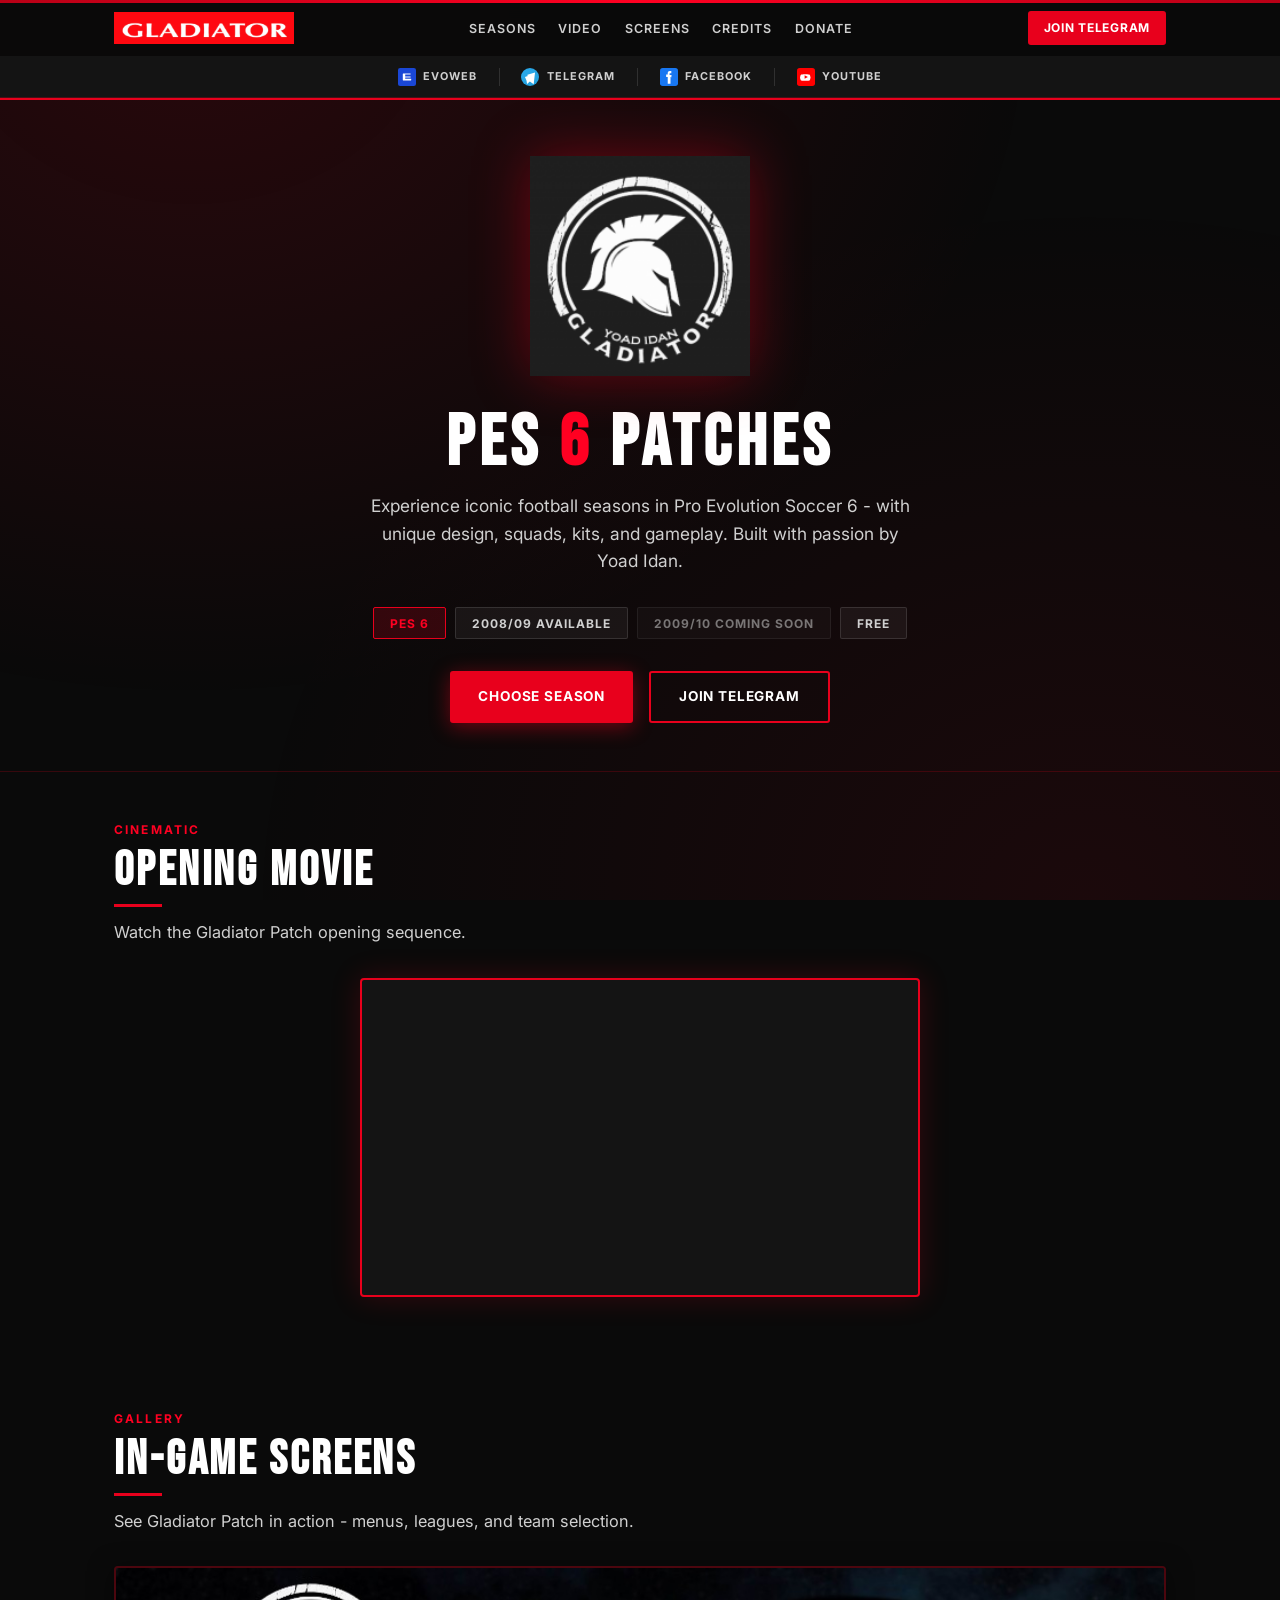
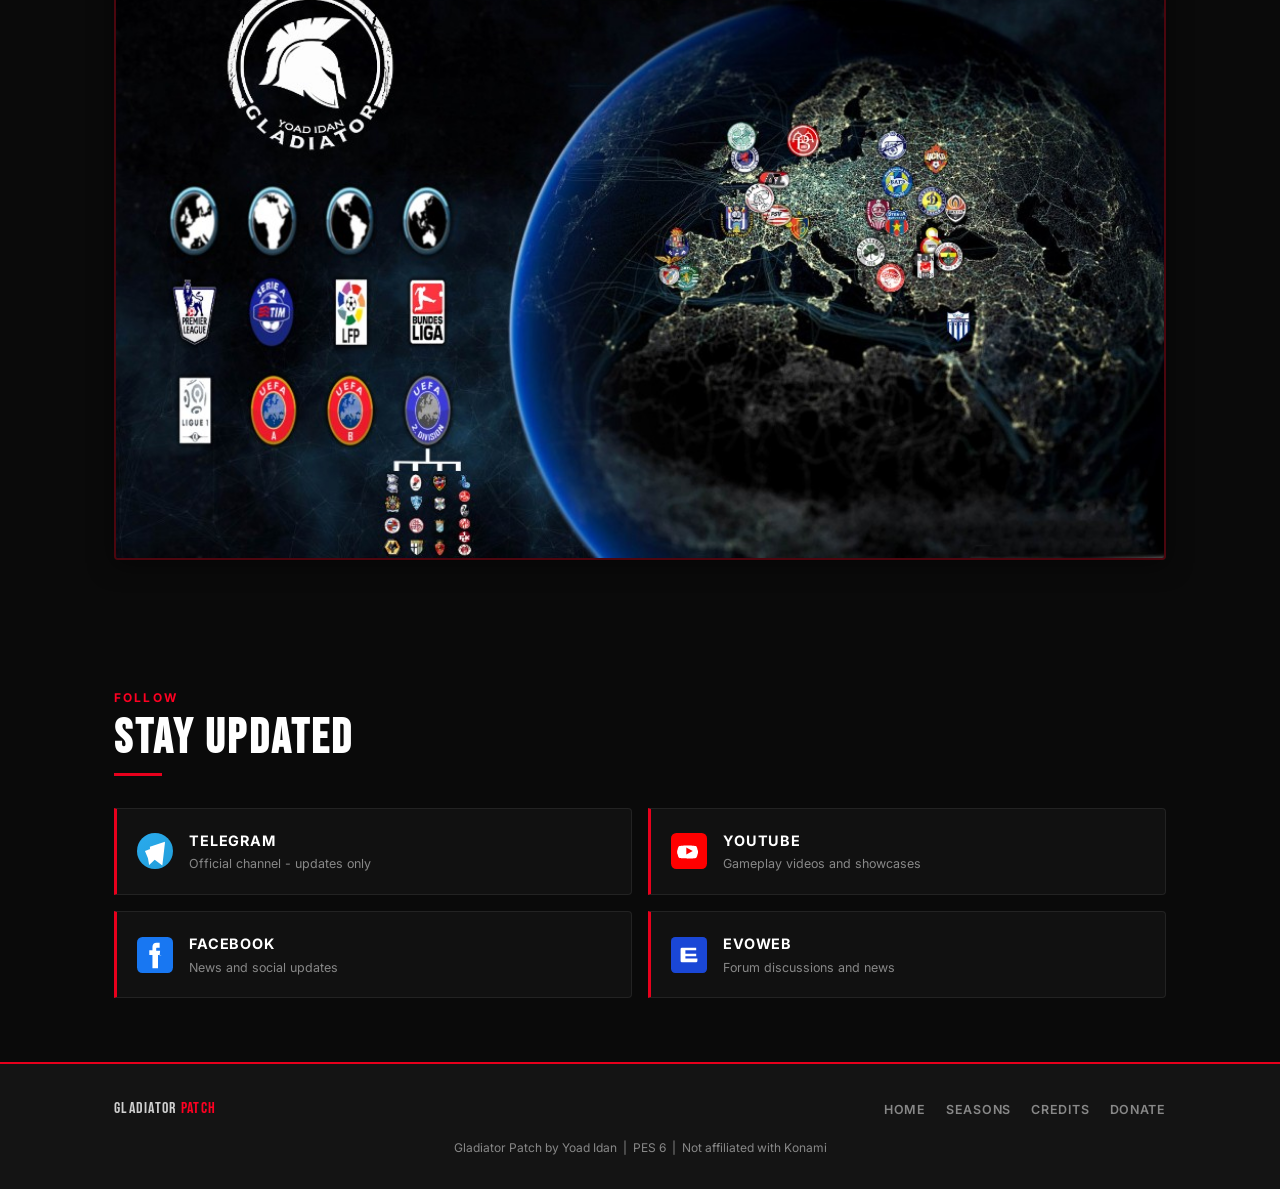
==== commit 8dfde49b: "Fix logo duplication, add downloads, season pages" ====
--- a/index.html
+++ b/index.html
@@ -18,7 +18,7 @@
   <header class="site-header">
     <nav class="nav">
       <a href="index.html" class="nav-logo">
-        <img src="assets/logo-banner.png" alt="Gladiator Patch" class="img-sharp" height="36" />
+        <img src="assets/logo-banner.png" alt="Gladiator Patch" class="img-sharp" height="34" />
       </a>
       <ul class="nav-links">
         <li><a href="seasons.html">Seasons</a></li>
@@ -50,8 +50,7 @@
 
   <section class="hero">
     <div class="container">
-      <img src="assets/logo-badge.png" alt="Gladiator Patch" class="hero-badge img-sharp" width="200" height="200" />
-      <img src="assets/logo-banner.png" alt="Gladiator" class="hero-banner img-sharp" width="580" height="auto" />
+      <img src="assets/logo-badge.png" alt="Gladiator Patch" class="hero-badge img-sharp" width="220" height="220" />
       <h1>PES <span>6</span> PATCHES</h1>
       <p class="hero-subtitle">
         Experience iconic football seasons in Pro Evolution Soccer 6 - with unique design,
@@ -141,9 +140,7 @@
   <footer>
     <div class="container">
       <div class="footer-inner">
-        <a href="index.html" class="footer-logo">
-          <img src="assets/logo-banner.png" alt="Gladiator Patch" class="img-sharp" height="28" />
-        </a>
+        <a href="index.html" class="footer-brand-text">GLADIATOR <span>PATCH</span></a>
         <ul class="footer-links">
           <li><a href="index.html">Home</a></li>
           <li><a href="seasons.html">Seasons</a></li>
--- a/css/style.css
+++ b/css/style.css
@@ -106,10 +106,19 @@
   gap: 1rem;
 }
 
+.nav-logo {
+  display: flex;
+  align-items: center;
+  height: 34px;
+  line-height: 0;
+}
+
 .nav-logo img {
-  height: 36px;
+  height: 34px;
   width: auto;
+  max-width: 180px;
   object-fit: contain;
+  object-position: left center;
 }
 
 .nav-links {
@@ -247,25 +256,17 @@
 }
 
 .hero-badge {
-  width: 200px;
-  height: 200px;
-  margin: 0 auto 1.75rem;
+  width: 220px;
+  height: 220px;
+  margin: 0 auto 2rem;
   object-fit: contain;
   animation: float 4s ease-in-out infinite;
-  filter: drop-shadow(0 0 24px rgba(232, 0, 28, 0.35));
+  filter: drop-shadow(0 0 28px rgba(232, 0, 28, 0.4));
 }
 
 @keyframes float {
   0%, 100% { transform: translateY(0); }
   50% { transform: translateY(-10px); }
-}
-
-.hero-banner {
-  max-width: 580px;
-  width: 90%;
-  margin: 0 auto 2rem;
-  object-fit: contain;
-  filter: drop-shadow(0 4px 20px rgba(232, 0, 28, 0.3));
 }
 
 .hero h1 {
@@ -406,6 +407,32 @@
   font-size: 0.9rem;
 }
 
+.season-pick-preview {
+  display: flex;
+  flex-wrap: wrap;
+  justify-content: center;
+  gap: 0.4rem;
+  margin: 1.25rem 0;
+}
+
+.season-pick-preview span {
+  font-size: 0.65rem;
+  font-weight: 700;
+  letter-spacing: 0.08em;
+  text-transform: uppercase;
+  padding: 0.3rem 0.6rem;
+  background: rgba(232, 0, 28, 0.12);
+  border: 1px solid rgba(232, 0, 28, 0.35);
+  border-radius: 2px;
+  color: var(--red-bright);
+}
+
+.season-pick-preview.muted span {
+  background: rgba(255, 255, 255, 0.04);
+  border-color: rgba(255, 255, 255, 0.12);
+  color: var(--gray);
+}
+
 .season-pick-badge {
   display: inline-block;
   margin-top: 1rem;
@@ -514,6 +541,74 @@
   letter-spacing: 0.1em;
   text-transform: uppercase;
 }
+
+.coming-soon-hero {
+  font-family: var(--font-display);
+  font-size: clamp(3rem, 8vw, 5rem);
+  letter-spacing: 0.12em;
+  color: var(--red-bright);
+  text-align: center;
+  margin: 2rem 0;
+  text-shadow: 0 0 40px var(--red-glow);
+}
+
+.download-list {
+  list-style: none;
+  margin-top: 1.25rem;
+  display: flex;
+  flex-direction: column;
+  gap: 0.6rem;
+}
+
+.download-list a {
+  display: flex;
+  align-items: center;
+  gap: 0.75rem;
+  padding: 0.85rem 1rem;
+  background: var(--black-soft);
+  border: 1px solid rgba(232, 0, 28, 0.25);
+  border-left: 3px solid var(--red);
+  border-radius: 0 4px 4px 0;
+  color: var(--white);
+  text-decoration: none;
+  font-size: 0.88rem;
+  font-weight: 600;
+  transition: all 0.2s;
+}
+
+.download-list a:hover {
+  background: rgba(232, 0, 28, 0.1);
+  border-color: var(--red-bright);
+  transform: translateX(4px);
+}
+
+.download-list a .file-type {
+  font-family: var(--font-display);
+  font-size: 0.85rem;
+  letter-spacing: 0.08em;
+  color: var(--red-bright);
+  min-width: 2.5rem;
+}
+
+.download-note {
+  margin-top: 1rem;
+  padding: 0.85rem 1rem;
+  background: rgba(232, 0, 28, 0.08);
+  border: 1px solid rgba(232, 0, 28, 0.3);
+  border-radius: 4px;
+  color: var(--gray-light);
+  font-size: 0.85rem;
+}
+
+.footer-brand-text {
+  font-family: var(--font-display);
+  font-size: 1rem;
+  letter-spacing: 0.08em;
+  color: var(--gray-light);
+  text-decoration: none;
+}
+
+.footer-brand-text span { color: var(--red-bright); }
 
 /* ── Screens ── */
 .screens-grid {
